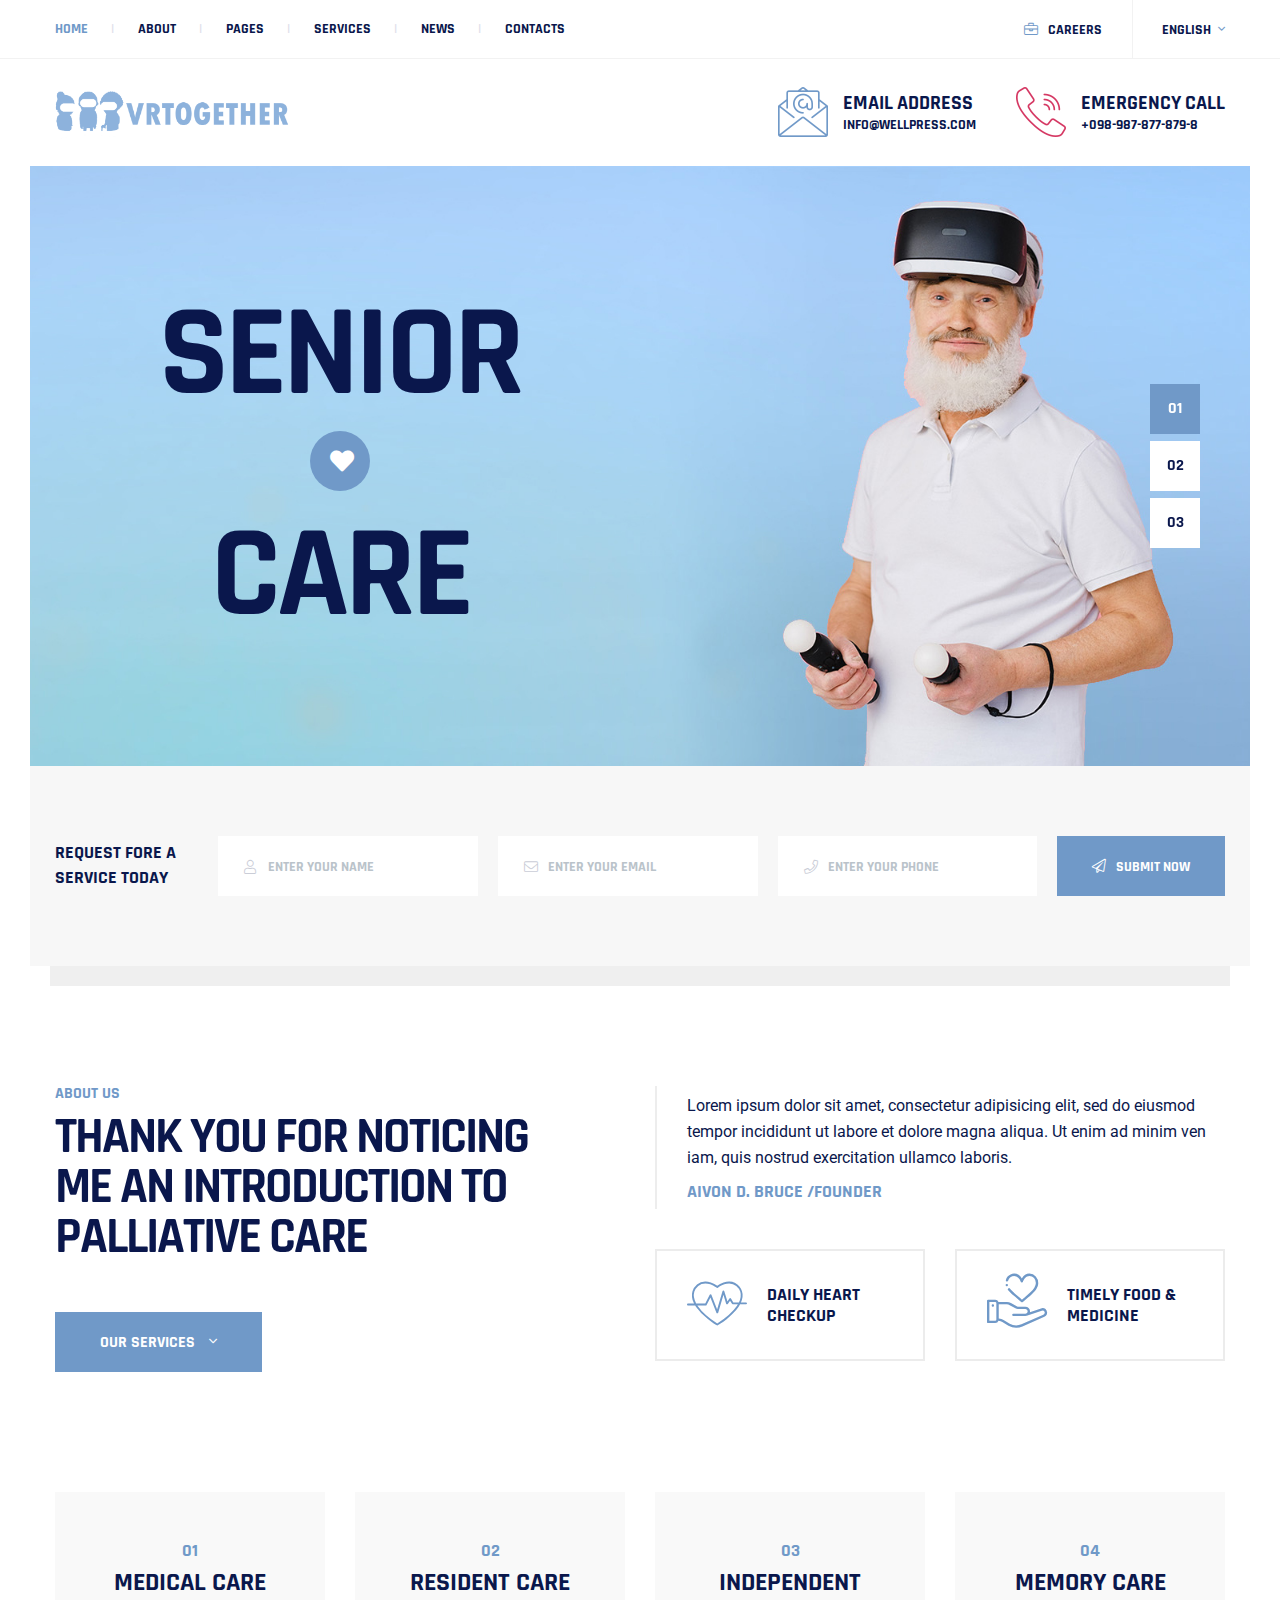
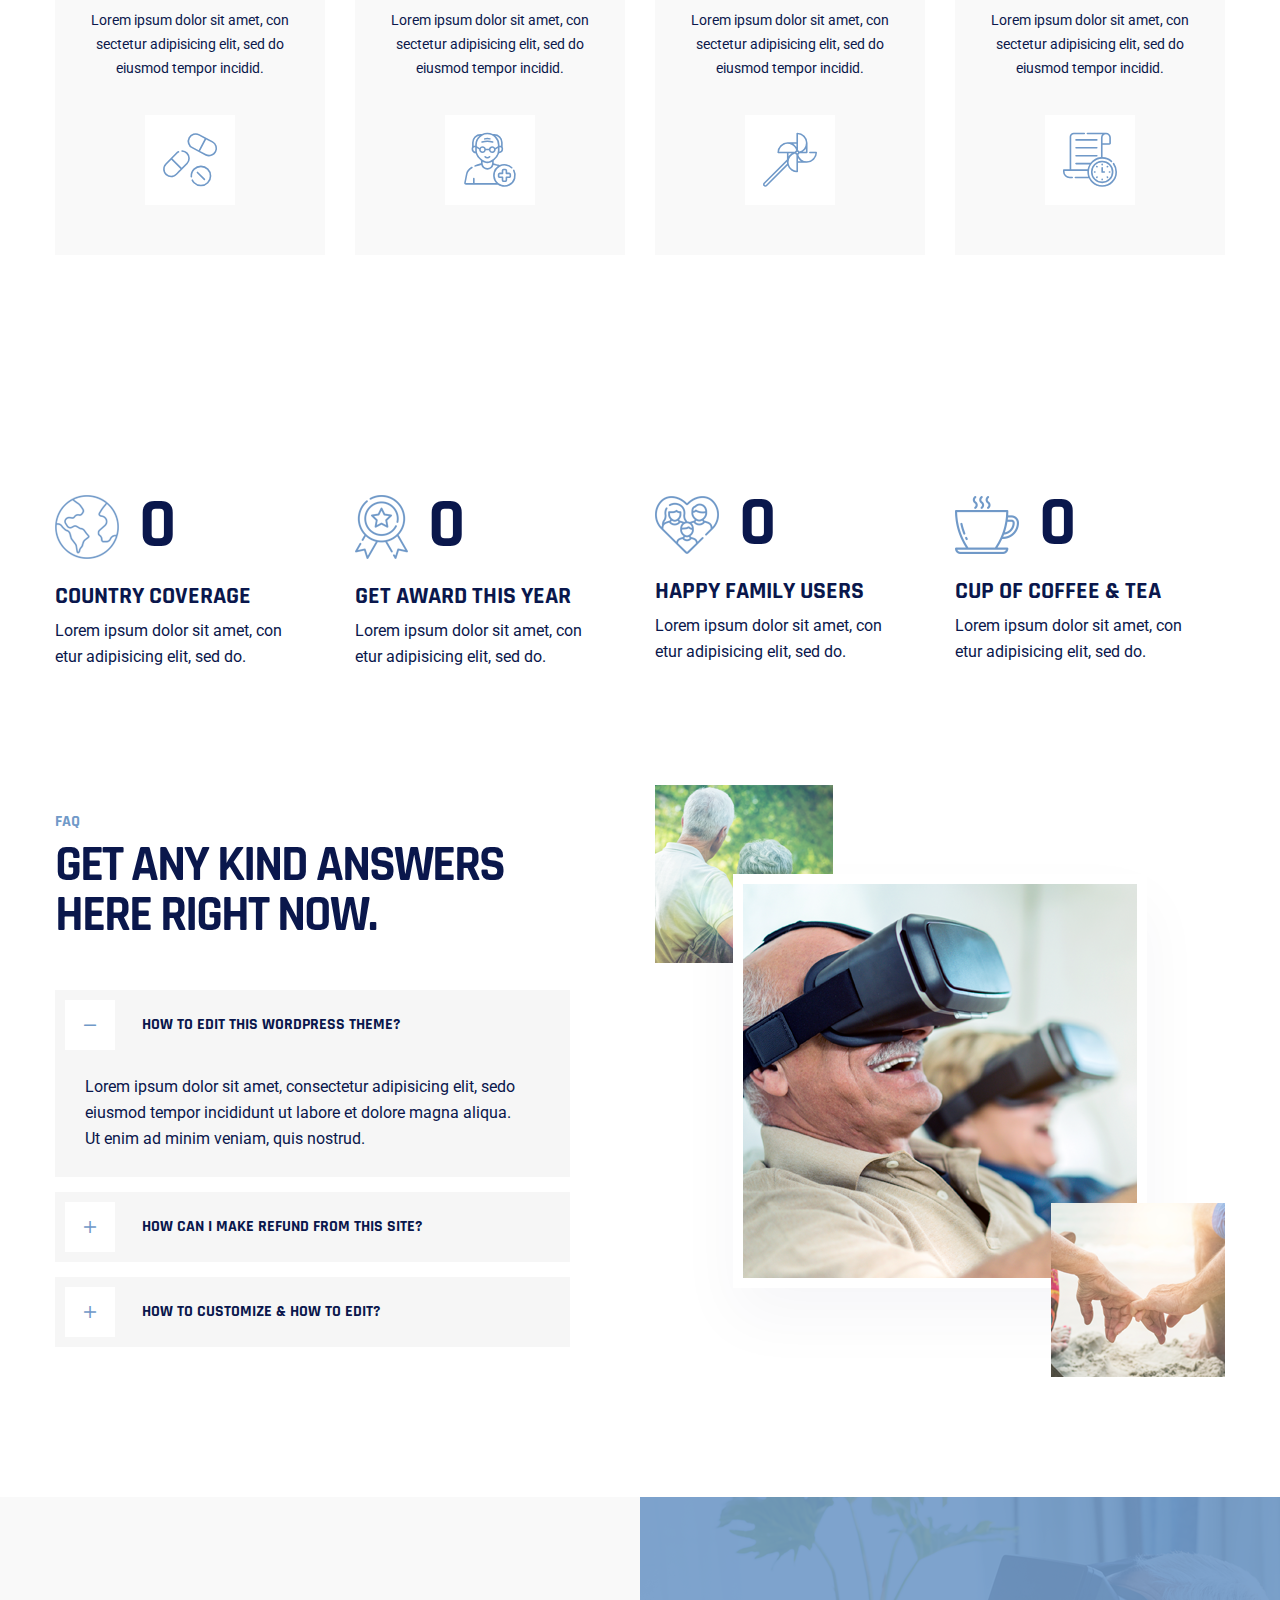
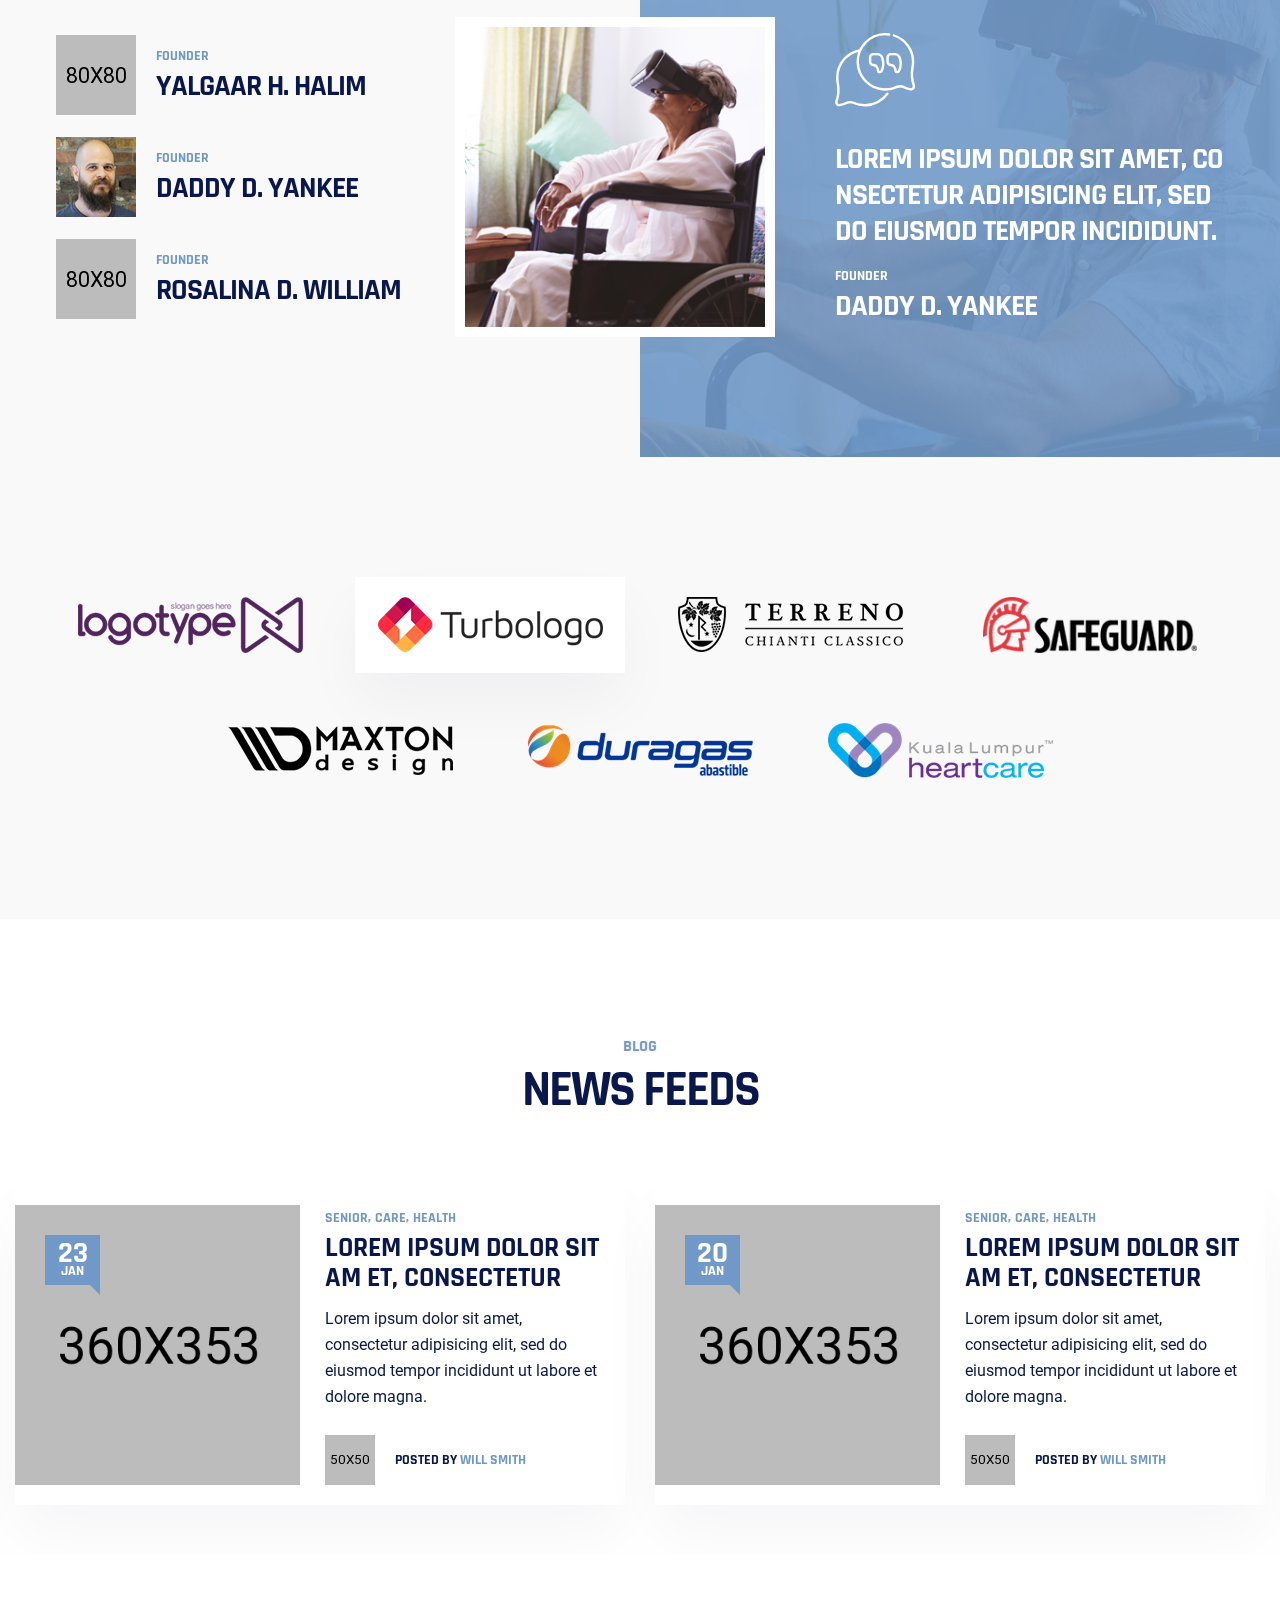
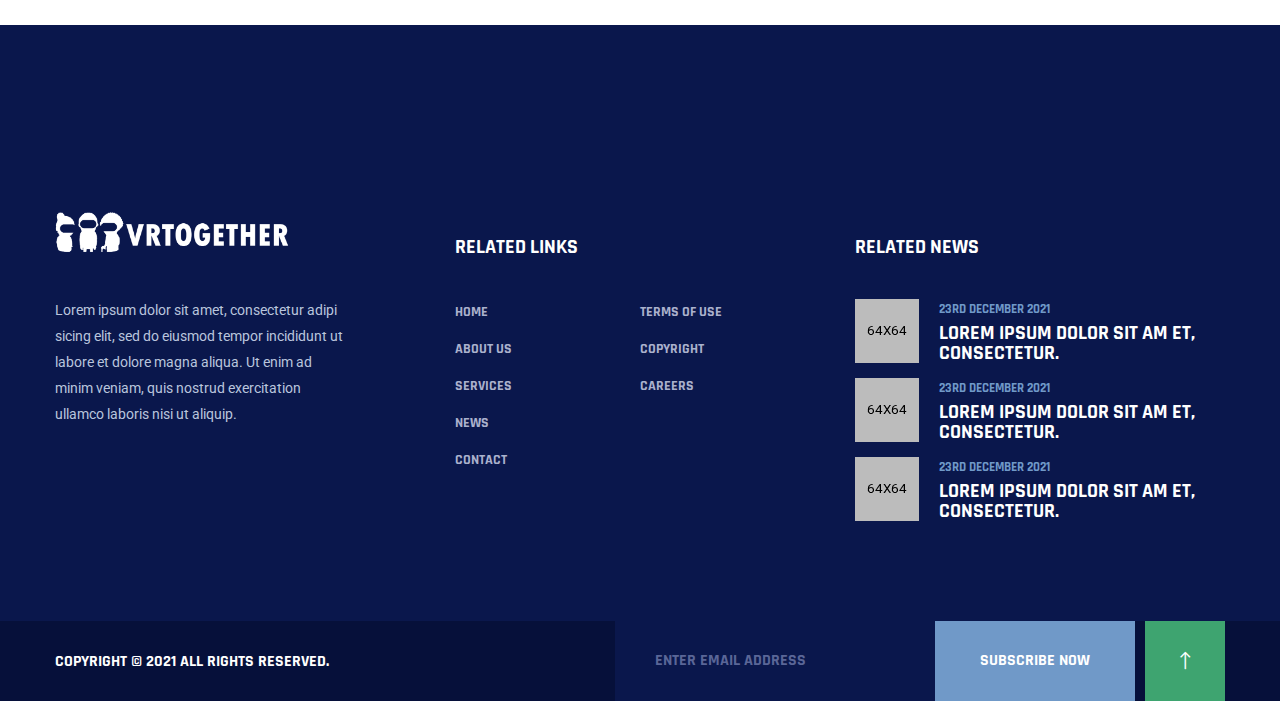
==== index.html @ d122b676 "Auth MailChimp" ====
<!doctype html>
<html class="no-js" lang="zxx">
    <head>
        <meta charset="utf-8">
        <meta http-equiv="x-ua-compatible" content="ie=edge">
        <title>Wellpress - Senior Care HTML5 Template</title>
        <meta name="description" content="">
        <meta name="viewport" content="width=device-width, initial-scale=1">

		<link rel="shortcut icon" type="image/x-icon" href="img/favicon.png">
        <!-- Place favicon.ico in the root directory -->

		<!-- CSS here -->
        <link rel="stylesheet" href="css/bootstrap.min.css">
        <link rel="stylesheet" href="css/animate.min.css">
        <link rel="stylesheet" href="css/magnific-popup.css">
        <link rel="stylesheet" href="css/fontawesome-all.min.css">
        <link rel="stylesheet" href="css/bootstrap-datepicker.min.css">
        <link rel="stylesheet" href="css/owl.carousel.min.css">
        <link rel="stylesheet" href="css/flaticon.css">
        <link rel="stylesheet" href="css/odometer.css">
        <link rel="stylesheet" href="css/aos.css">
        <link rel="stylesheet" href="css/slick.css">
        <link rel="stylesheet" href="css/default.css">
        <link rel="stylesheet" href="css/style.css">
        <link rel="stylesheet" href="css/responsive.css">
        <script id="mcjs">!function(c,h,i,m,p){m=c.createElement(h),p=c.getElementsByTagName(h)[0],m.async=1,m.src=i,p.parentNode.insertBefore(m,p)}(document,"script","https://chimpstatic.com/mcjs-connected/js/users/15484ed40f7b1a1e9b021ca84/d9329d7075e2b54216159ca91.js");</script>
    </head>
    <body>


        <!-- preloader-start -->
        <div id="preloader">
            <div id="loading-center">
                <div id="loading-center-absolute">
                    <div class="object" id="object_one"></div>
                    <div class="object" id="object_two"></div>
                    <div class="object" id="object_three"></div>
                    <div class="object" id="object_four"></div>
                </div>
            </div>
        </div>
        <!-- preloader-end -->


        <!-- header-area -->
        <header>
            <div id="header-sticky" class="header-top-area menu-area d-none d-lg-block">
                <div class="container">
                    <div class="row">
                        <div class="col-12">
                            <div class="menu-wrap">
                                <nav class="menu-nav">
                                    <div class="navbar-wrap main-menu d-none d-lg-flex">
                                        <ul class="navigation">
                                            <li class="active dropdown"><a href="#">Home</a>
                                                <ul class="submenu">
                                                    <li class="active"><a href="index.html">Home One</a></li>
                                                    <li><a href="index-2.html">Home Two</a></li>
                                                    <li><a href="index-3.html">Home Three</a></li>
                                                </ul>
                                            </li>
                                            <li><a href="about-us.html">about</a></li>
                                            <li class="dropdown"><a href="#">pages</a>
                                                <ul class="submenu">
                                                    <li><a href="team.html">Our Team</a></li>
                                                    <li><a href="team-details.html">Team details</a></li>
                                                    <li><a href="faq.html">faq page</a></li>
                                                </ul>
                                            </li>
                                            <li class="dropdown"><a href="services.html">services</a>
                                                <ul class="submenu">
                                                    <li><a href="services.html">our services</a></li>
                                                    <li><a href="services-details.html">services details</a></li>
                                                </ul>
                                            </li>
                                            <li class="dropdown"><a href="#">News</a>
                                                <ul class="submenu">
                                                    <li><a href="blog.html">Our News</a></li>
                                                    <li><a href="blog-details.html">News Details</a></li>
                                                </ul>
                                            </li>
                                            <li><a href="contact.html">contacts</a></li>
                                        </ul>
                                    </div>
                                    <div class="header-top-action d-none d-md-block">
                                        <ul>
                                            <li class="header-careers"><a href="#"><i class="fal fa-briefcase"></i>careers</a>
                                            </li>
                                            <li class="header-lang"><a href="#" class="language-name">English<i class="fal fa-angle-down"></i></a>
                                                <ul class="lang-sub-menu list-language" id="list-language">
                                                    <li><a href="index.html" title="">Spanish</a></li>
                                                    <li><a href="index.html" title="">French</a></li>
                                                    <li><a href="index.html" title="">Turkish</a></li>
                                                </ul>
                                            </li>
                                        </ul>
                                    </div>
                                </nav>
                            </div>
                        </div>
                    </div>
                </div>
            </div>
            <div id="header-sticky-two" class="main-header menu-area">
                <div class="container">
                    <div class="row">
                        <div class="col-12">
                            <div class="mobile-nav-toggler"><i class="fas fa-bars"></i></div>
                            <div class="d-block d-lg-flex align-items-center">
                                <div class="logo">
                                    <a href="index.html"><img src="img/logo/logo.png" alt=""></a>
                                </div>
                                <div class="main-header-contact d-none d-lg-block">
                                    <ul>
                                        <li>
                                            <div class="header-contact-box">
                                                <div class="h-contact-icon">
                                                    <img src="img/icon/envelope.png" alt="">
                                                </div>
                                                <div class="h-contact-content">
                                                    <h5>email address</h5>
                                                    <span>info@wellpress.com</span>
                                                </div>
                                            </div>
                                        </li>
                                        <li>
                                            <div class="header-contact-box">
                                                <div class="h-contact-icon">
                                                    <img src="img/icon/phone.png" alt="">
                                                </div>
                                                <div class="h-contact-content">
                                                    <h5>emergency call</h5>
                                                    <span>+098-987-877-879-8</span>
                                                </div>
                                            </div>
                                        </li>
                                    </ul>
                                </div>
                            </div>
                            <!-- Mobile Menu  -->
                            <div class="mobile-menu">
                                <div class="menu-backdrop"></div>

                                <nav class="menu-box">
                                    <div class="close-btn"><i class="fal fa-times"></i></div>
                                    <div class="nav-logo"><a href="index.html"><img src="img/logo/logo.png" alt="" title=""></a>
                                    </div>
                                    <div class="menu-outer">
                                        <!--Here Menu Will Come Automatically Via Javascript / Same Menu as in Header-->
                                    </div>
                                    <div class="main-header-contact">
                                        <ul>
                                            <li>
                                                <div class="header-contact-box">
                                                    <div class="h-contact-icon">
                                                        <img src="img/icon/envelope.png" alt="">
                                                    </div>
                                                    <div class="h-contact-content">
                                                        <h5>email address</h5>
                                                        <span>info@wellpress.com</span>
                                                    </div>
                                                </div>
                                            </li>
                                            <li>
                                                <div class="header-contact-box">
                                                    <div class="h-contact-icon">
                                                        <img src="img/icon/phone.png" alt="">
                                                    </div>
                                                    <div class="h-contact-content">
                                                        <h5>emergency call</h5>
                                                        <span>+098-987-877-879-8</span>
                                                    </div>
                                                </div>
                                            </li>
                                        </ul>
                                    </div>
                                    <div class="social-links">
                                        <ul class="clearfix">
                                            <li><a href="#"><span class="fab fa-facebook-f"></span></a></li>
                                            <li><a href="#"><span class="fab fa-twitter"></span></a></li>
                                            <li><a href="#"><span class="fab fa-pinterest-p"></span></a></li>
                                            <li><a href="#"><span class="fab fa-instagram"></span></a></li>
                                            <li><a href="#"><span class="fab fa-youtube"></span></a></li>
                                        </ul>
                                    </div>
                                </nav>
                            </div>
                            <!-- End Mobile Menu -->
                        </div>
                    </div>
                </div>
            </div>
        </header>
        <!-- header-area-end -->

        <!-- main-area -->
        <main>

            <!-- slider-area -->
            <section class="slider-area slider-x-margin">
                <div class="slider-active">
                    <div class="single-slider slider-bg d-flex align-items-center" data-background="img/slider/slider_bg01.jpg">
                        <div class="container">
                            <div class="row">
                                <div class="col-lg-6">
                                    <div class="slider-content text-center">
                                        <h2 data-animation="fadeInUp" data-delay=".3s">Senior <span class="icon"><i class="fas fa-heart"></i></span> care</h2>
                                    </div>
                                </div>
                            </div>
                        </div>
                    </div>
                    <div class="single-slider slider-bg d-flex align-items-center" data-background="img/slider/slider_bg02.jpg">
                        <div class="container">
                            <div class="row">
                                <div class="col-lg-6">
                                    <div class="slider-content text-center">
                                        <h2 data-animation="fadeInUp" data-delay=".3s">Senior <span class="icon"><i class="fas fa-heart"></i></span> care</h2>
                                    </div>
                                </div>
                            </div>
                        </div>
                    </div>
                    <div class="single-slider slider-bg d-flex align-items-center" data-background="img/slider/slider_bg03.jpg">
                        <div class="container">
                            <div class="row">
                                <div class="col-lg-6">
                                    <div class="slider-content text-center">
                                        <h2 data-animation="fadeInUp" data-delay=".3s">Senior <span class="icon"><i class="fas fa-heart"></i></span> living</h2>
                                    </div>
                                </div>
                            </div>
                        </div>
                    </div>
                </div>
            </section>
            <!-- slider-area-end -->

            <!-- cta-form-area -->
            <div class="cta-form-area slider-x-margin">
                <div class="container">
                    <div class="row">
                        <div class="col-12">
                            <form action="#" class="cta-form">
                                <h5>REQUEST fore A SERVICE TODAY</h5>
                                <div class="form-grp">
                                    <i class="fal fa-user"></i>
                                    <input type="text" name="name" placeholder="Enter your name">
                                </div>
                                <div class="form-grp">
                                    <i class="fal fa-envelope"></i>
                                    <input type="email" name="email" placeholder="Enter your email">
                                </div>
                                <div class="form-grp">
                                    <i class="fal fa-phone"></i>
                                    <input type="text" placeholder="Enter your phone">
                                </div>
                                <button class="btn"><i class="fal fa-paper-plane"></i>submit Now</button>
                            </form>
                        </div>
                    </div>
                </div>
            </div>
            <!-- cta-form-area-end -->

            <!-- about-us-area -->
            <section class="about-us-area pt-120">
                <div class="container">
                    <div class="row">
                        <div class="col-lg-6">
                            <div class="section-title pr-80 mb-50">
                                <h6 class="sub-title">about us</h6>
                                <h2 class="title">thank you for noticing
                                me an introduction to palliative care</h2>
                            </div>
                            <div class="about-us-btn">
                                <a href="#" class="btn">Our Services <i class="fal fa-angle-down"></i></a>
                            </div>
                        </div>
                        <div class="col-lg-6">
                            <div class="about-us-content">
                                <div class="about-inner-wrap">
                                    <p>Lorem ipsum dolor sit amet, consectetur adipisicing elit, sed do eiusmod tempor incididunt ut labore et dolore magna
                                    aliqua. Ut enim ad minim ven iam, quis nostrud exercitation ullamco laboris.</p>
                                    <h5>AIvon D. Bruce /Founder</h5>
                                </div>
                                <div class="row">
                                    <div class="col-sm-6">
                                        <div class="about-cat-item">
                                            <div class="about-cat-icon">
                                                <i class="flaticon-heart-2"></i>
                                            </div>
                                            <div class="about-cat-content">
                                                <h5>Daily heart checkup</h5>
                                            </div>
                                        </div>
                                    </div>
                                    <div class="col-sm-6">
                                        <div class="about-cat-item">
                                            <div class="about-cat-icon">
                                                <i class="flaticon-heart-3"></i>
                                            </div>
                                            <div class="about-cat-content">
                                                <h5>timely food & medicine</h5>
                                            </div>
                                        </div>
                                    </div>
                                </div>
                            </div>
                        </div>
                    </div>
                </div>
            </section>
            <!-- about-us-area-end -->

            <!-- services-area -->
            <section class="services-area pt-120 pb-90">
                <div class="container">
                    <div class="row justify-content-center">
                        <div class="col-xl-3 col-lg-4 col-md-6 col-sm-8">
                            <div class="services-item text-center mb-30">
                                <div class="services-overlay-icon"><i class="flaticon-capsules"></i></div>
                                <div class="service-content">
                                    <h6 class="count">01</h6>
                                    <h3><a href="services-details.html">medical care</a></h3>
                                    <p>Lorem ipsum dolor sit amet, con sectetur adipisicing elit, sed do eiusmod tempor incidid.</p>
                                </div>
                                <div class="service-icon">
                                    <i class="flaticon-capsules"></i>
                                </div>
                            </div>
                        </div>
                        <div class="col-xl-3 col-lg-4 col-md-6 col-sm-8">
                            <div class="services-item text-center mb-30">
                                <div class="services-overlay-icon"><i class="flaticon-old-man"></i></div>
                                <div class="service-content">
                                    <h6 class="count">02</h6>
                                    <h3><a href="services-details.html">resident care</a></h3>
                                    <p>Lorem ipsum dolor sit amet, con sectetur adipisicing elit, sed do eiusmod tempor incidid.</p>
                                </div>
                                <div class="service-icon">
                                    <i class="flaticon-old-man"></i>
                                </div>
                            </div>
                        </div>
                        <div class="col-xl-3 col-lg-4 col-md-6 col-sm-8">
                            <div class="services-item text-center mb-30">
                                <div class="services-overlay-icon"><i class="flaticon-pinwheel"></i></div>
                                <div class="service-content">
                                    <h6 class="count">03</h6>
                                    <h3><a href="services-details.html">independent</a></h3>
                                    <p>Lorem ipsum dolor sit amet, con sectetur adipisicing elit, sed do eiusmod tempor incidid.</p>
                                </div>
                                <div class="service-icon">
                                    <i class="flaticon-pinwheel"></i>
                                </div>
                            </div>
                        </div>
                        <div class="col-xl-3 col-lg-4 col-md-6 col-sm-8">
                            <div class="services-item text-center mb-30">
                                <div class="services-overlay-icon"><i class="flaticon-clock"></i></div>
                                <div class="service-content">
                                    <h6 class="count">04</h6>
                                    <h3><a href="services-details.html">memory care</a></h3>
                                    <p>Lorem ipsum dolor sit amet, con sectetur adipisicing elit, sed do eiusmod tempor incidid.</p>
                                </div>
                                <div class="service-icon">
                                    <i class="flaticon-clock"></i>
                                </div>
                            </div>
                        </div>
                    </div>
                </div>
            </section>
            <!-- services-area-end -->

            <!-- fact-area -->
            <section class="fact-area pt-120">
                <div class="container">
                    <div class="row">
                        <div class="col-lg-3 col-sm-6">
                            <div class="fact-item mb-50">
                                <div class="fact-top-wrap">
                                    <div class="icon">
                                        <img src="img/icon/fact_icon01.png" alt="">
                                    </div>
                                    <h2><span class="odometer" data-count="80">00</span></h2>
                                </div>
                                <div class="fact-content">
                                    <h4>country coverage</h4>
                                    <p>Lorem ipsum dolor sit amet, con etur adipisicing elit, sed do.</p>
                                </div>
                            </div>
                        </div>
                        <div class="col-lg-3 col-sm-6">
                            <div class="fact-item mb-50">
                                <div class="fact-top-wrap">
                                    <div class="icon">
                                        <img src="img/icon/fact_icon02.png" alt="">
                                    </div>
                                    <h2><span class="odometer" data-count="100">00</span></h2>
                                </div>
                                <div class="fact-content">
                                    <h4>get award this year</h4>
                                    <p>Lorem ipsum dolor sit amet, con etur adipisicing elit, sed do.</p>
                                </div>
                            </div>
                        </div>
                        <div class="col-lg-3 col-sm-6">
                            <div class="fact-item mb-50">
                                <div class="fact-top-wrap">
                                    <div class="icon">
                                        <img src="img/icon/fact_icon03.png" alt="">
                                    </div>
                                    <h2><span class="odometer" data-count="2999">00</span></h2>
                                </div>
                                <div class="fact-content">
                                    <h4>happy family users</h4>
                                    <p>Lorem ipsum dolor sit amet, con etur adipisicing elit, sed do.</p>
                                </div>
                            </div>
                        </div>
                        <div class="col-lg-3 col-sm-6">
                            <div class="fact-item mb-50">
                                <div class="fact-top-wrap">
                                    <div class="icon">
                                        <img src="img/icon/fact_icon04.png" alt="">
                                    </div>
                                    <h2><span class="odometer" data-count="3921">00</span></h2>
                                </div>
                                <div class="fact-content">
                                    <h4>cup of coffee & tea</h4>
                                    <p>Lorem ipsum dolor sit amet, con etur adipisicing elit, sed do.</p>
                                </div>
                            </div>
                        </div>
                    </div>
                </div>
            </section>
            <!-- fact-area-end -->

            <!-- faq-area -->
            <section class="faq-area pt-65 pb-120">
                <div class="container">
                    <div class="row align-items-center">
                        <div class="col-lg-6 order-0 order-lg-2">
                            <div class="faq-img-wrap">
                                <div class="top-img"><img src="img/images/faq_img02.jpg" alt=""></div>
                                <img src="img/images/faq_img01.jpg" alt="">
                                <div class="bottom-img"><img src="img/images/faq_img03.jpg" alt=""></div>
                            </div>
                        </div>
                        <div class="col-lg-6 pr-70">
                            <div class="section-title mb-50">
                                <h6 class="sub-title">faq</h6>
                                <h2 class="title">get any kind answers here right now.</h2>
                            </div>
                            <div class="faq-wrap">
                                <div class="faq-set">
                                    <a class="active" href="#"><i class="fal fa-minus"></i> how to edit this wordpress theme?</a>
                                    <div class="content" style="display: block;">
                                        <p>Lorem ipsum dolor sit amet, consectetur adipisicing elit, sedo eiusmod tempor incididunt ut labore et dolore magna
                                        aliqua. Ut enim ad minim veniam, quis nostrud.</p>
                                    </div>
                                </div>
                                <div class="faq-set">
                                    <a href="#"><i class="fal fa-plus"></i> How can i make refund from this site?</a>
                                    <div class="content">
                                        <p>Lorem ipsum dolor sit amet, consectetur adipisicing elit, sedo eiusmod tempor incididunt ut labore et dolore magna
                                        aliqua. Ut enim ad minim veniam, quis nostrud.</p>
                                    </div>
                                </div>
                                <div class="faq-set">
                                    <a href="#"><i class="fal fa-plus"></i> how to customize & how to edit?</a>
                                    <div class="content">
                                        <p>Lorem ipsum dolor sit amet, consectetur adipisicing elit, sedo eiusmod tempor incididunt ut labore et dolore magna
                                        aliqua. Ut enim ad minim veniam, quis nostrud.</p>
                                    </div>
                                </div>
                            </div>
                        </div>
                    </div>
                </div>
            </section>
            <!-- faq-area-end -->

            <!-- testimonial-area -->
            <section class="testimonial-area position-relative gray-bg pt-120 pb-120">
                <div class="testi-bg" data-background="img/bg/testi_bg.jpg"></div>
                <div class="container">
                    <div class="row align-items-center">
                        <div class="col-xl-8 col-lg-7 order-0 order-lg-2">
                            <div class="testimonial-active">
                                <div class="testimonial-item">
                                    <div class="testimonial-thumb">
                                        <img src="img/images/testi_img.jpg" alt="">
                                    </div>
                                    <div class="testimonial-content">
                                        <div class="testi-quote-icon">
                                            <i class="flaticon-quotation"></i>
                                        </div>
                                        <h2>Lorem ipsum dolor sit amet, co nsectetur adipisicing elit, sed do eiusmod tempor incididunt.</h2>
                                        <div class="testi-avatar-info">
                                            <span>founder</span>
                                            <h4>daddy D. yankee</h4>
                                        </div>
                                    </div>
                                </div>
                                <div class="testimonial-item">
                                    <div class="testimonial-thumb">
                                        <img src="img/images/testi_img.jpg" alt="">
                                    </div>
                                    <div class="testimonial-content">
                                        <div class="testi-quote-icon">
                                            <i class="flaticon-quotation"></i>
                                        </div>
                                        <h2>Lorem ipsum dolor sit amet, co nsectetur adipisicing elit, sed do eiusmod tempor incididunt.</h2>
                                        <div class="testi-avatar-info">
                                            <span>founder</span>
                                            <h4>rosalina d. william</h4>
                                        </div>
                                    </div>
                                </div>
                                <div class="testimonial-item">
                                    <div class="testimonial-thumb">
                                        <img src="img/images/testi_img.jpg" alt="">
                                    </div>
                                    <div class="testimonial-content">
                                        <div class="testi-quote-icon">
                                            <i class="flaticon-quotation"></i>
                                        </div>
                                        <h2>Lorem ipsum dolor sit amet, co nsectetur adipisicing elit, sed do eiusmod tempor incididunt.</h2>
                                        <div class="testi-avatar-info">
                                            <span>founder</span>
                                            <h4>yalgaar h. halim</h4>
                                        </div>
                                    </div>
                                </div>
                                <div class="testimonial-item">
                                    <div class="testimonial-thumb">
                                        <img src="img/images/testi_img.jpg" alt="">
                                    </div>
                                    <div class="testimonial-content">
                                        <div class="testi-quote-icon">
                                            <i class="flaticon-quotation"></i>
                                        </div>
                                        <h2>Lorem ipsum dolor sit amet, co nsectetur adipisicing elit, sed do eiusmod tempor incididunt.</h2>
                                        <div class="testi-avatar-info">
                                            <span>founder</span>
                                            <h4>daddy D. yankee</h4>
                                        </div>
                                    </div>
                                </div>
                            </div>
                        </div>
                        <div class="col-xl-4 col-lg-5">
                            <div class="testi-avatar-active">
                                <div class="testi-avatar-box">
                                    <div class="testi-avatar-thumb">
                                        <img src="img/images/testi_avatar01.jpg" alt="">
                                    </div>
                                    <div class="testi-avatar-content">
                                        <span>founder</span>
                                        <h4>daddy D. yankee</h4>
                                    </div>
                                </div>
                                <div class="testi-avatar-box">
                                    <div class="testi-avatar-thumb">
                                        <img src="img/images/testi_avatar02.jpg" alt="">
                                    </div>
                                    <div class="testi-avatar-content">
                                        <span>founder</span>
                                        <h4>rosalina d. william</h4>
                                    </div>
                                </div>
                                <div class="testi-avatar-box">
                                    <div class="testi-avatar-thumb">
                                        <img src="img/images/testi_avatar03.jpg" alt="">
                                    </div>
                                    <div class="testi-avatar-content">
                                        <span>founder</span>
                                        <h4>yalgaar h. halim</h4>
                                    </div>
                                </div>
                                <div class="testi-avatar-box">
                                    <div class="testi-avatar-thumb">
                                        <img src="img/images/testi_avatar03.jpg" alt="">
                                    </div>
                                    <div class="testi-avatar-content">
                                        <span>founder</span>
                                        <h4>yalgaar h. halim</h4>
                                    </div>
                                </div>
                            </div>
                        </div>
                    </div>
                </div>
            </section>
            <!-- testimonial-area-end -->

            <!-- brand-area -->
            <div class="brand-area gray-bg pt-120 pb-90">
                <div class="container">
                    <div class="row justify-content-center">
                        <div class="col-lg-3 col-md-4 col-sm-6">
                            <div class="brand-item mb-30">
                                <a href="#"><img src="img/brand/brand_logo01.png" alt=""></a>
                            </div>
                        </div>
                        <div class="col-lg-3 col-md-4 col-sm-6">
                            <div class="brand-item active mb-30">
                                <a href="#"><img src="img/brand/brand_logo02.png" alt=""></a>
                            </div>
                        </div>
                        <div class="col-lg-3 col-md-4 col-sm-6">
                            <div class="brand-item mb-30">
                                <a href="#"><img src="img/brand/brand_logo03.png" alt=""></a>
                            </div>
                        </div>
                        <div class="col-lg-3 col-md-4 col-sm-6">
                            <div class="brand-item mb-30">
                                <a href="#"><img src="img/brand/brand_logo04.png" alt=""></a>
                            </div>
                        </div>
                        <div class="col-lg-3 col-md-4 col-sm-6">
                            <div class="brand-item mb-30">
                                <a href="#"><img src="img/brand/brand_logo05.png" alt=""></a>
                            </div>
                        </div>
                        <div class="col-lg-3 col-md-4 col-sm-6">
                            <div class="brand-item mb-30">
                                <a href="#"><img src="img/brand/brand_logo06.png" alt=""></a>
                            </div>
                        </div>
                        <div class="col-lg-3 col-md-4 col-sm-6">
                            <div class="brand-item mb-30">
                                <a href="#"><img src="img/brand/brand_logo07.png" alt=""></a>
                            </div>
                        </div>
                    </div>
                </div>
            </div>
            <!-- brand-area-end -->

            <!-- blog-area -->
            <section class="blog-area pt-120 pb-70">
                <div class="container">
                    <div class="row justify-content-center">
                        <div class="col-lg-6">
                            <div class="section-title text-center mb-70">
                                <h6 class="sub-title">blog</h6>
                                <h2 class="title">news feeds</h2>
                            </div>
                        </div>
                    </div>
                </div>
                <div class="container custom-container">
                    <div class="row blog-active">
                        <div class="col-lg-6">
                            <div class="blog-post-item bp-style-one mb-50">
                                <div class="blog-post-thumb">
                                    <a href="blog-details.html">
                                        <img src="img/blog/blog_thumb01.jpg" alt="">
                                        <div class="overlay-post-date">23 <span>jan</span></div>
                                    </a>
                                </div>
                                <div class="blog-post-content">
                                    <div class="blog-post-tag">
                                        <a href="#">senior,</a>
                                        <a href="#">care,</a>
                                        <a href="#">health</a>
                                    </div>
                                    <h2><a href="blog-details.html">Lorem ipsum dolor sit am et, consectetur</a></h2>
                                    <p>Lorem ipsum dolor sit amet, consectetur adipisicing elit, sed do eiusmod tempor incididunt ut labore et dolore magna.</p>
                                    <div class="blog-post-avatar">
                                        <div class="thumb"><img src="img/blog/blog_post_avatar.jpg" alt=""></div>
                                        <div class="info"><h6>Posted By <a href="#">Will smith</a></h6></div>
                                    </div>
                                </div>
                            </div>
                        </div>
                        <div class="col-lg-6">
                            <div class="blog-post-item bp-style-one mb-50">
                                <div class="blog-post-thumb">
                                    <a href="blog-details.html">
                                        <img src="img/blog/blog_thumb02.jpg" alt="">
                                        <div class="overlay-post-date">20 <span>jan</span></div>
                                    </a>
                                </div>
                                <div class="blog-post-content">
                                    <div class="blog-post-tag">
                                        <a href="#">senior,</a>
                                        <a href="#">care,</a>
                                        <a href="#">health</a>
                                    </div>
                                    <h2><a href="blog-details.html">Lorem ipsum dolor sit am et, consectetur</a></h2>
                                    <p>Lorem ipsum dolor sit amet, consectetur adipisicing elit, sed do eiusmod tempor incididunt ut labore et dolore magna.</p>
                                    <div class="blog-post-avatar">
                                        <div class="thumb"><img src="img/blog/blog_post_avatar.jpg" alt=""></div>
                                        <div class="info"><h6>Posted By <a href="#">Will smith</a></h6></div>
                                    </div>
                                </div>
                            </div>
                        </div>
                        <div class="col-lg-6">
                            <div class="blog-post-item bp-style-one mb-50">
                                <div class="blog-post-thumb">
                                    <a href="blog-details.html">
                                        <img src="img/blog/blog_thumb03.jpg" alt="">
                                        <div class="overlay-post-date">18 <span>jan</span></div>
                                    </a>
                                </div>
                                <div class="blog-post-content">
                                    <div class="blog-post-tag">
                                        <a href="#">senior,</a>
                                        <a href="#">care,</a>
                                        <a href="#">health</a>
                                    </div>
                                    <h2><a href="blog-details.html">Lorem ipsum dolor sit am et, consectetur</a></h2>
                                    <p>Lorem ipsum dolor sit amet, consectetur adipisicing elit, sed do eiusmod tempor incididunt ut labore et dolore magna.</p>
                                    <div class="blog-post-avatar">
                                        <div class="thumb"><img src="img/blog/blog_post_avatar.jpg" alt=""></div>
                                        <div class="info"><h6>Posted By <a href="#">Will smith</a></h6></div>
                                    </div>
                                </div>
                            </div>
                        </div>
                    </div>
                </div>
            </section>
            <!-- blog-area-end -->
        </main>
        <!-- main-area-emd -->



        <!-- footer-area -->
        <footer>
            <div class="footer-top-area theme-bg pt-180 pb-50">
                <div class="container">
                    <div class="row">
                        <div class="col-lg-4 col-md-6 col-sm-9">
                            <div class="footer-widget mb-50">
                                <div class="footer-logo mb-35">
                                    <a href="index.html"><img src="img/logo/w_logo.png" alt=""></a>
                                </div>
                                <div class="footer-text mb-35">
                                    <p>Lorem ipsum dolor sit amet, consectetur adipi sicing elit, sed do eiusmod tempor incididunt ut labore et dolore magna
                                    aliqua. Ut enim ad minim veniam, quis nostrud exercitation ullamco laboris nisi ut aliquip.</p>
                                </div>
                            </div>
                        </div>
                        <div class="col-lg-4 col-md-6 col-sm-9">
                            <div class="footer-widget pt-30 mb-50">
                                <div class="fw-title mb-40">
                                    <h4 class="title">related Links</h4>
                                </div>
                                <div class="fw-link">
                                    <ul>
                                        <li><a href="#">home</a></li>
                                        <li><a href="#">about us</a></li>
                                        <li><a href="#">services</a></li>
                                        <li><a href="#">news</a></li>
                                        <li><a href="#">contact</a></li>
                                    </ul>
                                    <ul>
                                        <li><a href="#">terms of use</a></li>
                                        <li><a href="#">copyright</a></li>
                                        <li><a href="#">careers</a></li>
                                    </ul>
                                </div>
                            </div>
                        </div>
                        <div class="col-lg-4 col-md-6 col-sm-9">
                            <div class="footer-widget pt-30 mb-50">
                                <div class="fw-title mb-40">
                                    <h4 class="title">related news</h4>
                                </div>
                                <div class="fw-post">
                                    <ul>
                                        <li>
                                            <div class="fw-post-thumb">
                                                <a href="blog-details.html"><img src="img/blog/fw_post_thumb01.jpg" alt=""></a>
                                            </div>
                                            <div class="fw-post-content">
                                                <span class="date">23rd december 2021</span>
                                                <h4><a href="blog-details.html">Lorem ipsum dolor sit am et, consectetur.</a></h4>
                                            </div>
                                        </li>
                                        <li>
                                            <div class="fw-post-thumb">
                                                <a href="blog-details.html"><img src="img/blog/fw_post_thumb02.jpg" alt=""></a>
                                            </div>
                                            <div class="fw-post-content">
                                                <span class="date">23rd december 2021</span>
                                                <h4><a href="blog-details.html">Lorem ipsum dolor sit am et, consectetur.</a></h4>
                                            </div>
                                        </li>
                                        <li>
                                            <div class="fw-post-thumb">
                                                <a href="blog-details.html"><img src="img/blog/fw_post_thumb03.jpg" alt=""></a>
                                            </div>
                                            <div class="fw-post-content">
                                                <span class="date">23rd december 2021</span>
                                                <h4><a href="blog-details.html">Lorem ipsum dolor sit am et, consectetur.</a></h4>
                                            </div>
                                        </li>
                                    </ul>
                                </div>
                            </div>
                        </div>
                    </div>
                </div>
            </div>
            <div class="copyright-area primary-bg">
                <div class="container">
                    <div class="row align-items-center">
                        <div class="col-lg-5">
                            <div class="copyright-text">
                                <h6>Copyright © 2021 All Rights Reserved.</h6>
                            </div>
                        </div>
                        <div class="col-lg-7">
                            <div class="copyright-right-wrap">
                                <div class="copyright-form">
                                    <form action="#">
                                        <input type="email" name="email" placeholder="enter email address">
                                        <button class="btn">Subscribe now</button>
                                    </form>
                                </div>
                                <button class="scroll-top scroll-to-target" data-target="html">
                                    <i class="fal fa-long-arrow-up"></i>
                                </button>
                            </div>
                        </div>
                    </div>
                </div>
            </div>
        </footer>
        <!-- footer-area-end -->





		<!-- JS here -->
        <script src="js/vendor/jquery-3.5.0.min.js"></script>
        <script src="js/popper.min.js"></script>
        <script src="js/bootstrap.min.js"></script>
        <script src="js/isotope.pkgd.min.js"></script>
        <script src="js/imagesloaded.pkgd.min.js"></script>
        <script src="js/jquery.magnific-popup.min.js"></script>
        <script src="js/owl.carousel.min.js"></script>
        <script src="js/jquery.odometer.min.js"></script>
        <script src="js/bootstrap-datepicker.min.js"></script>
        <script src="js/jquery.appear.js"></script>
        <script src="js/js_jquery.knob.js"></script>
        <script src="js/slick.min.js"></script>
        <script src="js/ajax-form.js"></script>
        <script src="js/wow.min.js"></script>
        <script src="js/aos.js"></script>
        <script src="js/plugins.js"></script>
        <script src="js/main.js"></script>
    </body>
</html>
---- css/flaticon.css ----
/*
  	Flaticon icon font: Flaticon
  	Creation date: 26/09/2020 08:43
  	*/

@font-face {
  font-family: "Flaticon";
  src: url("../fonts/Flaticon.eot");
  src: url("../fonts/Flaticon.eot?#iefix") format("embedded-opentype"),
       url("../fonts/Flaticon.woff2") format("woff2"),
       url("../fonts/Flaticon.woff") format("woff"),
       url("../fonts/Flaticon.ttf") format("truetype"),
       url("../fonts/Flaticon.svg#Flaticon") format("svg");
  font-weight: normal;
  font-style: normal;
}

@media screen and (-webkit-min-device-pixel-ratio:0) {
  @font-face {
    font-family: "Flaticon";
    src: url("../fonts/Flaticon.svg#Flaticon") format("svg");
  }
}

[class^="flaticon-"]:before, [class*=" flaticon-"]:before,
[class^="flaticon-"]:after, [class*=" flaticon-"]:after {
  font-family: Flaticon;
  font-style: normal;
}

.flaticon-open:before { content: "\f100"; }
.flaticon-phone-call:before { content: "\f101"; }
.flaticon-briefcase:before { content: "\f102"; }
.flaticon-arrow-down:before { content: "\f103"; }
.flaticon-arrow-right:before { content: "\f104"; }
.flaticon-arrow-up:before { content: "\f105"; }
.flaticon-arrow-left:before { content: "\f106"; }
.flaticon-arrow-right-1:before { content: "\f107"; }
.flaticon-play-button:before { content: "\f108"; }
.flaticon-cancel:before { content: "\f109"; }
.flaticon-tick:before { content: "\f10a"; }
.flaticon-arrow-left-1:before { content: "\f10b"; }
.flaticon-notification:before { content: "\f10c"; }
.flaticon-share:before { content: "\f10d"; }
.flaticon-menu:before { content: "\f10e"; }
.flaticon-search:before { content: "\f10f"; }
.flaticon-apps:before { content: "\f110"; }
.flaticon-heart:before { content: "\f111"; }
.flaticon-heart-1:before { content: "\f112"; }
.flaticon-star:before { content: "\f113"; }
.flaticon-star-1:before { content: "\f114"; }
.flaticon-user:before { content: "\f115"; }
.flaticon-email:before { content: "\f116"; }
.flaticon-paper-plane:before { content: "\f117"; }
.flaticon-heart-2:before { content: "\f118"; }
.flaticon-heart-3:before { content: "\f119"; }
.flaticon-pay:before { content: "\f11a"; }
.flaticon-hand:before { content: "\f11b"; }
.flaticon-support:before { content: "\f11c"; }
.flaticon-support-1:before { content: "\f11d"; }
.flaticon-maternity:before { content: "\f11e"; }
.flaticon-medication:before { content: "\f11f"; }
.flaticon-medicine:before { content: "\f120"; }
.flaticon-capsules:before { content: "\f121"; }
.flaticon-doctor:before { content: "\f122"; }
.flaticon-elderly:before { content: "\f123"; }
.flaticon-health-report:before { content: "\f124"; }
.flaticon-pinwheel:before { content: "\f125"; }
.flaticon-medal:before { content: "\f126"; }
.flaticon-globe:before { content: "\f127"; }
.flaticon-coffee-cup:before { content: "\f128"; }
.flaticon-family:before { content: "\f129"; }
.flaticon-plus:before { content: "\f12a"; }
.flaticon-share-1:before { content: "\f12b"; }
.flaticon-pencil:before { content: "\f12c"; }
.flaticon-remove:before { content: "\f12d"; }
.flaticon-quotation:before { content: "\f12e"; }
.flaticon-quote:before { content: "\f12f"; }
.flaticon-quote-1:before { content: "\f130"; }
.flaticon-headphones:before { content: "\f131"; }
.flaticon-twitter:before { content: "\f132"; }
.flaticon-facebook:before { content: "\f133"; }
.flaticon-linkedin:before { content: "\f134"; }
.flaticon-whatsapp:before { content: "\f135"; }
.flaticon-youtube:before { content: "\f136"; }
.flaticon-up-arrow:before { content: "\f137"; }
.flaticon-maps-and-flags:before { content: "\f138"; }
.flaticon-placeholder:before { content: "\f139"; }
.flaticon-award:before { content: "\f13a"; }
.flaticon-stethoscope:before { content: "\f13b"; }
.flaticon-mask:before { content: "\f13c"; }
.flaticon-old-man:before { content: "\f13d"; }
.flaticon-back:before { content: "\f13e"; }
.flaticon-old:before { content: "\f13f"; }
.flaticon-clock:before { content: "\f140"; }
.flaticon-couple:before { content: "\f141"; }
.flaticon-wall-clock:before { content: "\f142"; }
.flaticon-calendar:before { content: "\f143"; }
.flaticon-nurse:before { content: "\f144"; }
.flaticon-caduceus-symbol:before { content: "\f145"; }
.flaticon-report:before { content: "\f146"; }
.flaticon-email-1:before { content: "\f147"; }
.flaticon-message:before { content: "\f148"; }
.flaticon-friend:before { content: "\f149"; }
.flaticon-discussion:before { content: "\f14a"; }
.flaticon-comments:before { content: "\f14b"; }
.flaticon-chat:before { content: "\f14c"; }
.flaticon-bookmark:before { content: "\f14d"; }
.flaticon-bookmark-1:before { content: "\f14e"; }
.flaticon-visibility:before { content: "\f14f"; }
---- css/odometer.css ----
.odometer.odometer-auto-theme, .odometer.odometer-theme-default {
  display: inline-block;
  vertical-align: middle;
  *vertical-align: auto;
  *zoom: 1;
  *display: inline;
  position: relative;
}
.odometer.odometer-auto-theme .odometer-digit, .odometer.odometer-theme-default .odometer-digit {
  display: inline-block;
  vertical-align: middle;
  *vertical-align: auto;
  *zoom: 1;
  *display: inline;
  position: relative;
}
.odometer.odometer-auto-theme .odometer-digit .odometer-digit-spacer, .odometer.odometer-theme-default .odometer-digit .odometer-digit-spacer {
  display: inline-block;
  vertical-align: middle;
  *vertical-align: auto;
  *zoom: 1;
  *display: inline;
  visibility: hidden;
}
.odometer.odometer-auto-theme .odometer-digit .odometer-digit-inner, .odometer.odometer-theme-default .odometer-digit .odometer-digit-inner {
  text-align: left;
  display: block;
  position: absolute;
  top: 0;
  left: 0;
  right: 0;
  bottom: 0;
  overflow: hidden;
}
.odometer.odometer-auto-theme .odometer-digit .odometer-ribbon, .odometer.odometer-theme-default .odometer-digit .odometer-ribbon {
  display: block;
}
.odometer.odometer-auto-theme .odometer-digit .odometer-ribbon-inner, .odometer.odometer-theme-default .odometer-digit .odometer-ribbon-inner {
  display: block;
  -webkit-backface-visibility: hidden;
  backface-visibility: hidden;
}
.odometer.odometer-auto-theme .odometer-digit .odometer-value, .odometer.odometer-theme-default .odometer-digit .odometer-value {
  display: block;
  -webkit-transform: translateZ(0);
  transform: translateZ(0);
}
.odometer.odometer-auto-theme .odometer-digit .odometer-value.odometer-last-value, .odometer.odometer-theme-default .odometer-digit .odometer-value.odometer-last-value {
  position: absolute;
}
.odometer.odometer-auto-theme.odometer-animating-up .odometer-ribbon-inner, .odometer.odometer-theme-default.odometer-animating-up .odometer-ribbon-inner {
  -webkit-transition: -webkit-transform 2s;
  -moz-transition: -moz-transform 2s;
  -ms-transition: -ms-transform 2s;
  -o-transition: -o-transform 2s;
  transition: transform 2s;
}
.odometer.odometer-auto-theme.odometer-animating-up.odometer-animating .odometer-ribbon-inner, .odometer.odometer-theme-default.odometer-animating-up.odometer-animating .odometer-ribbon-inner {
  -webkit-transform: translateY(-100%);
  -moz-transform: translateY(-100%);
  -ms-transform: translateY(-100%);
  -o-transform: translateY(-100%);
  transform: translateY(-100%);
}
.odometer.odometer-auto-theme.odometer-animating-down .odometer-ribbon-inner, .odometer.odometer-theme-default.odometer-animating-down .odometer-ribbon-inner {
  -webkit-transform: translateY(-100%);
  -moz-transform: translateY(-100%);
  -ms-transform: translateY(-100%);
  -o-transform: translateY(-100%);
  transform: translateY(-100%);
}
.odometer.odometer-auto-theme.odometer-animating-down.odometer-animating .odometer-ribbon-inner, .odometer.odometer-theme-default.odometer-animating-down.odometer-animating .odometer-ribbon-inner {
  -webkit-transition: -webkit-transform 2s;
  -moz-transition: -moz-transform 2s;
  -ms-transition: -ms-transform 2s;
  -o-transition: -o-transform 2s;
  transition: transform 2s;
  -webkit-transform: translateY(0);
  -moz-transform: translateY(0);
  -ms-transform: translateY(0);
  -o-transform: translateY(0);
  transform: translateY(0);
}
.odometer.odometer-auto-theme .odometer-value, .odometer.odometer-theme-default .odometer-value {
  text-align: center;
}
.odometer-formatting-mark {
  display: none;
}
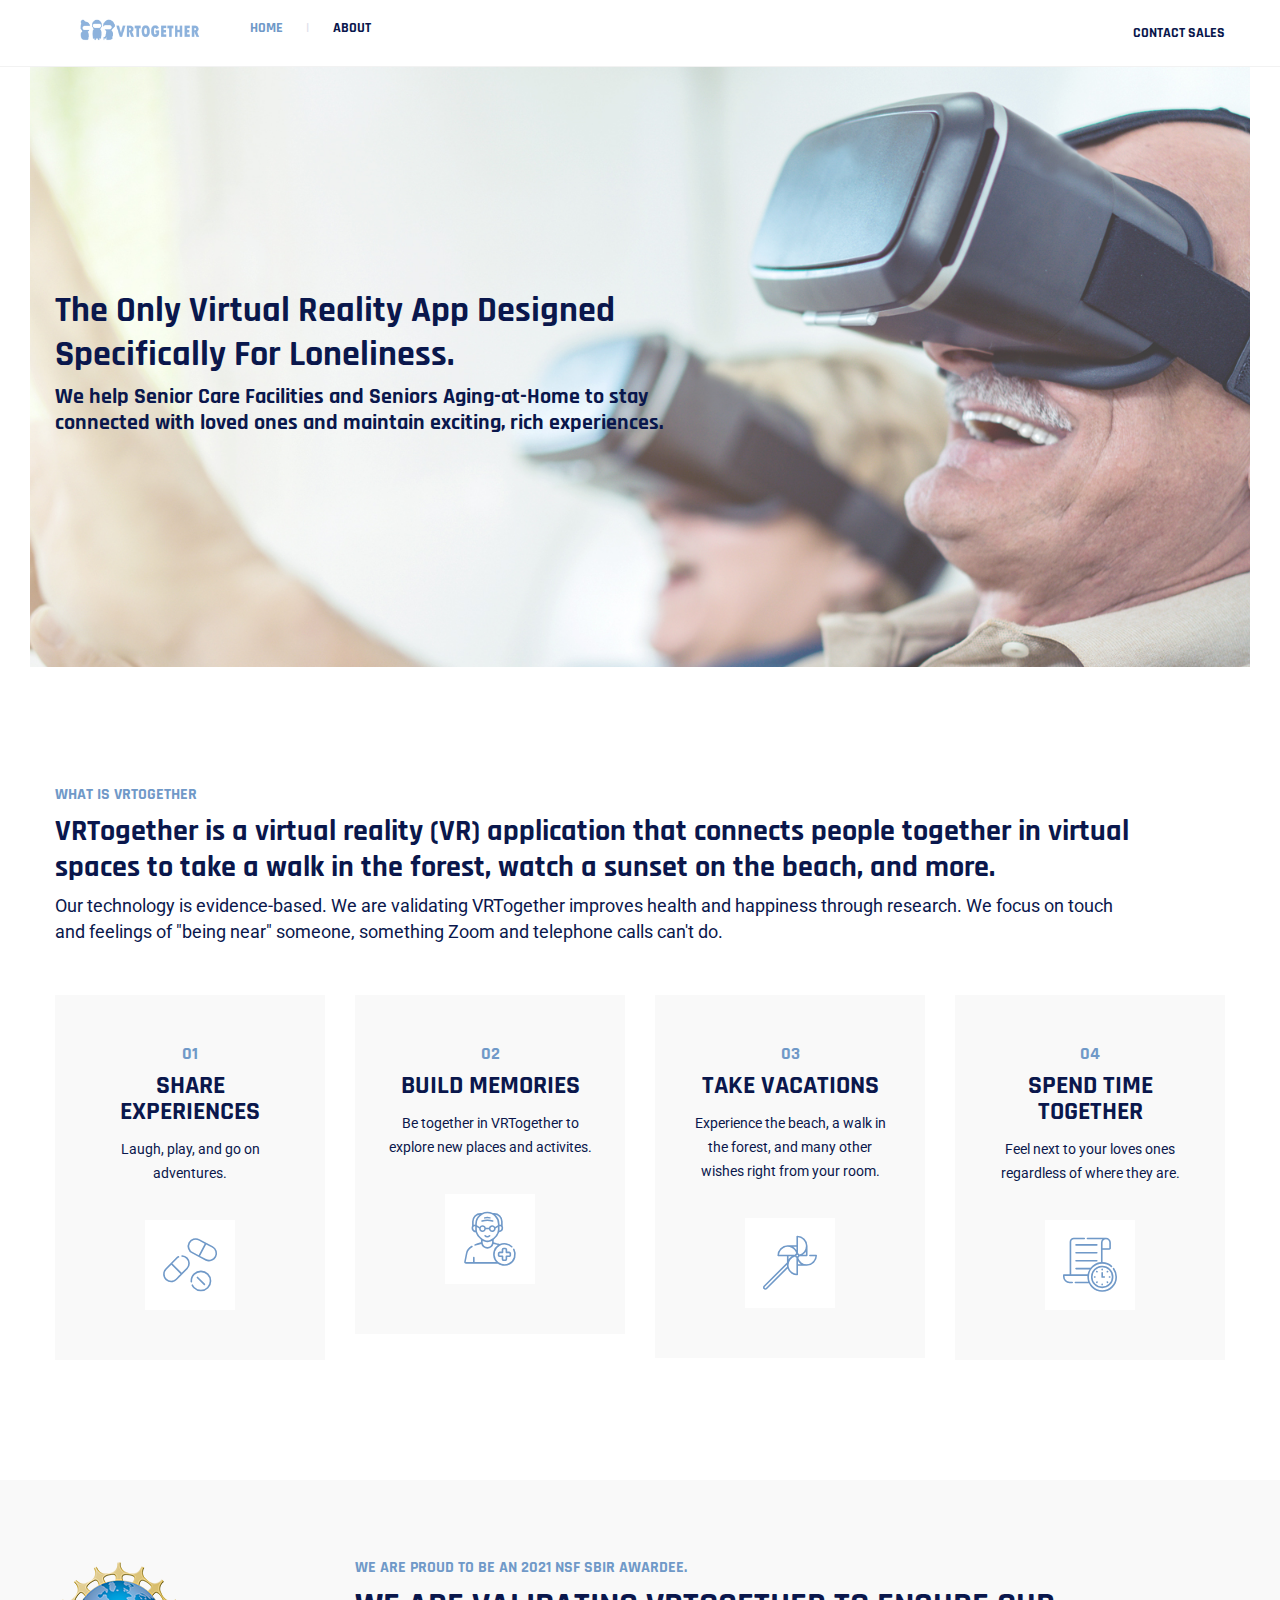
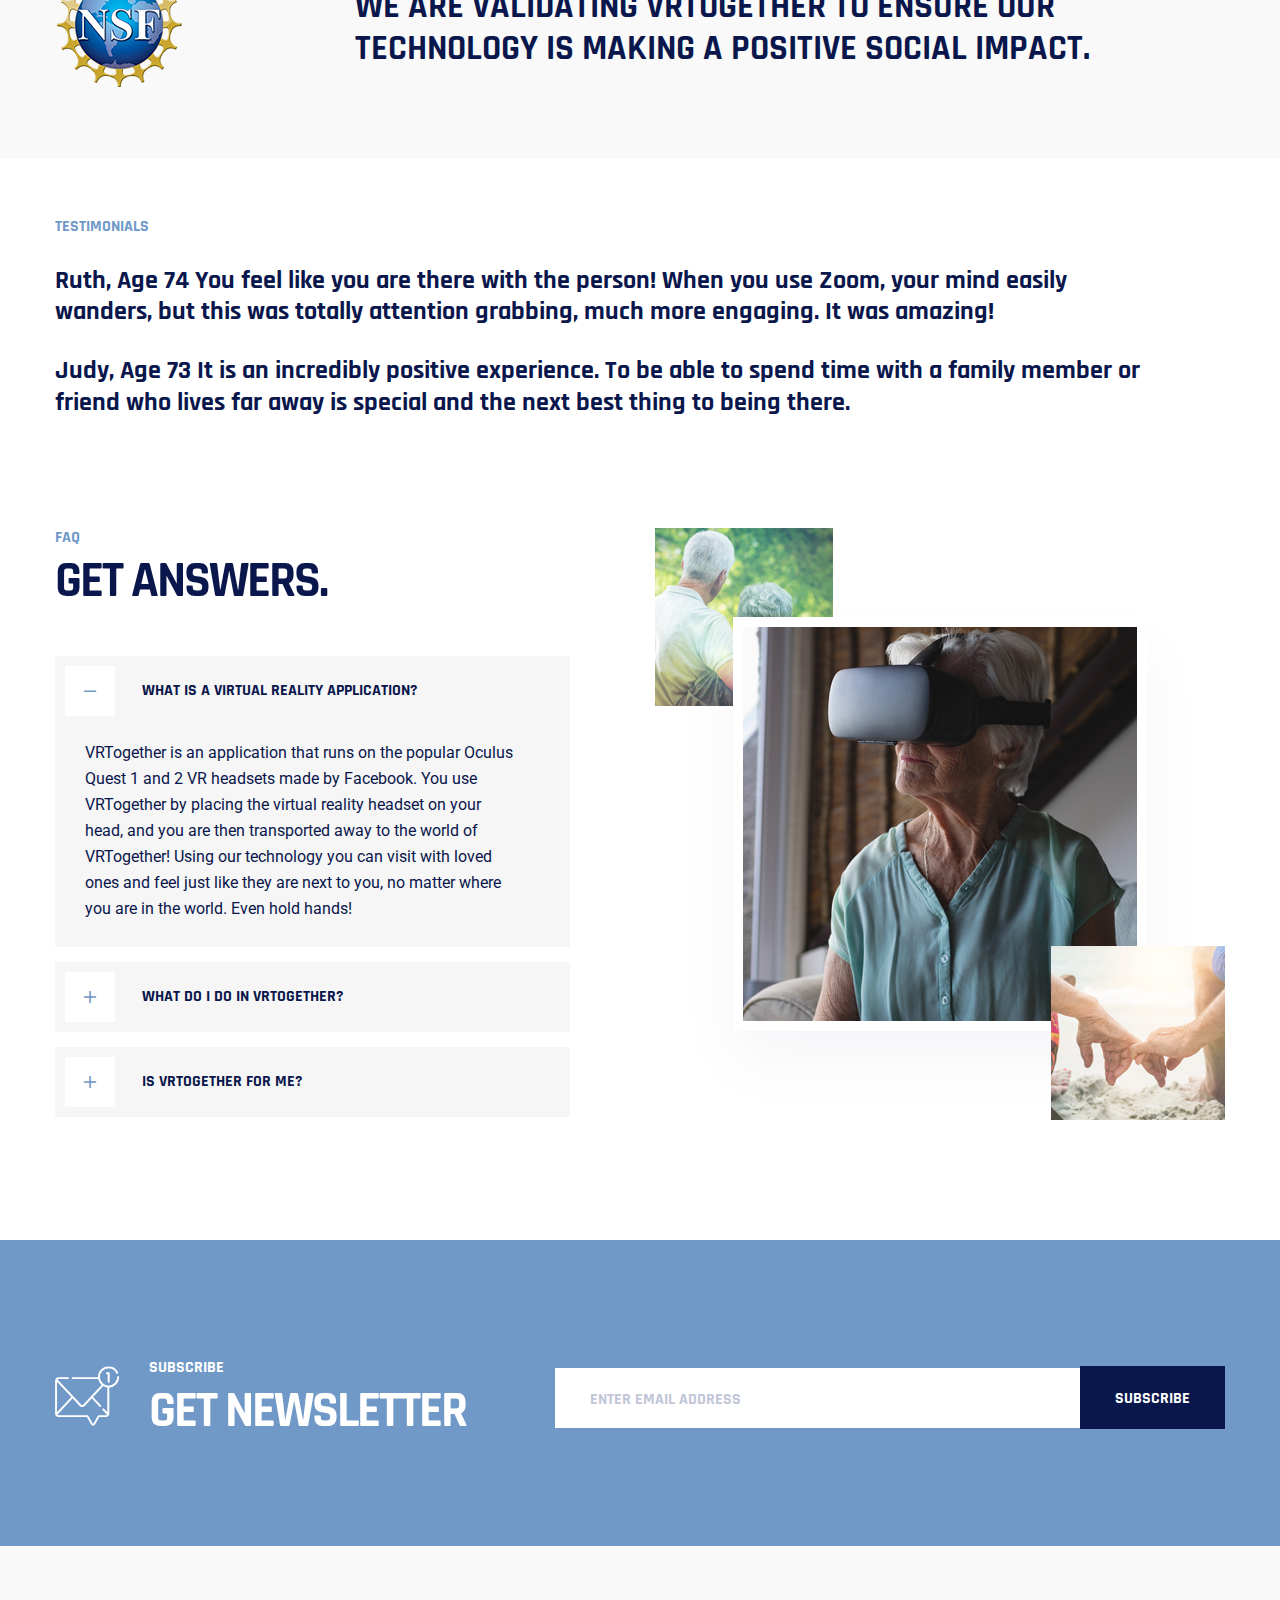
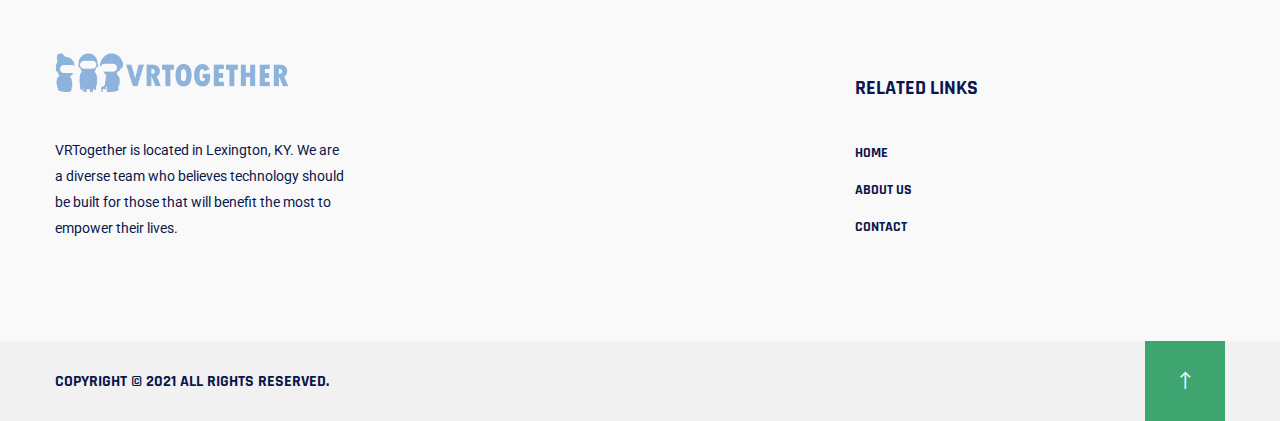
==== commit ce9b63f4: "reduceed site to just home and about, added signup for newsletter" ====
--- a/index.html
+++ b/index.html
@@ -24,7 +24,6 @@
         <link rel="stylesheet" href="css/default.css">
         <link rel="stylesheet" href="css/style.css">
         <link rel="stylesheet" href="css/responsive.css">
-        <script id="mcjs">!function(c,h,i,m,p){m=c.createElement(h),p=c.getElementsByTagName(h)[0],m.async=1,m.src=i,p.parentNode.insertBefore(m,p)}(document,"script","https://chimpstatic.com/mcjs-connected/js/users/15484ed40f7b1a1e9b021ca84/d9329d7075e2b54216159ca91.js");</script>
     </head>
     <body>
 
@@ -53,39 +52,47 @@
                                 <nav class="menu-nav">
                                     <div class="navbar-wrap main-menu d-none d-lg-flex">
                                         <ul class="navigation">
-                                            <li class="active dropdown"><a href="#">Home</a>
+                                            <li>
+                                                <div class="logo" style="margin-top: -5px">
+                                                    <a href="index.html"><img src="img/logo/logo.png" style="width: 120px;" alt=""></a>
+                                                </div>
+                                            </li>
+                                            <li class="active"><a href="index.html">Home</a></li>
+                                            <!--<li class="active dropdown"><a href="#">Home</a>
                                                 <ul class="submenu">
                                                     <li class="active"><a href="index.html">Home One</a></li>
                                                     <li><a href="index-2.html">Home Two</a></li>
                                                     <li><a href="index-3.html">Home Three</a></li>
                                                 </ul>
-                                            </li>
+                                            </li>-->
                                             <li><a href="about-us.html">about</a></li>
-                                            <li class="dropdown"><a href="#">pages</a>
+                                            <!--<li class="dropdown"><a href="#">pages</a>
                                                 <ul class="submenu">
                                                     <li><a href="team.html">Our Team</a></li>
                                                     <li><a href="team-details.html">Team details</a></li>
                                                     <li><a href="faq.html">faq page</a></li>
                                                 </ul>
-                                            </li>
-                                            <li class="dropdown"><a href="services.html">services</a>
+                                            </li>-->
+                                            <!--<li class="dropdown"><a href="services.html">services</a>
                                                 <ul class="submenu">
                                                     <li><a href="services.html">our services</a></li>
                                                     <li><a href="services-details.html">services details</a></li>
                                                 </ul>
-                                            </li>
-                                            <li class="dropdown"><a href="#">News</a>
+                                            </li>-->
+                                            <!--<li class="dropdown"><a href="#">News</a>
                                                 <ul class="submenu">
                                                     <li><a href="blog.html">Our News</a></li>
                                                     <li><a href="blog-details.html">News Details</a></li>
                                                 </ul>
-                                            </li>
-                                            <li><a href="contact.html">contacts</a></li>
+                                            </li>-->
+                                            <!--<li><a href="contact.html">contacts</a></li>-->
                                         </ul>
                                     </div>
                                     <div class="header-top-action d-none d-md-block">
                                         <ul>
-                                            <li class="header-careers"><a href="#"><i class="fal fa-briefcase"></i>careers</a>
+                                            <li class="header-careers"><a href="mailto:richard@vrtogether.us">Contact Sales</a></li>
+                                            
+                                            <!--<li class="header-careers"><a href="#"><i class="fal fa-briefcase"></i>careers</a>
                                             </li>
                                             <li class="header-lang"><a href="#" class="language-name">English<i class="fal fa-angle-down"></i></a>
                                                 <ul class="lang-sub-menu list-language" id="list-language">
@@ -93,7 +100,7 @@
                                                     <li><a href="index.html" title="">French</a></li>
                                                     <li><a href="index.html" title="">Turkish</a></li>
                                                 </ul>
-                                            </li>
+                                            </li>-->
                                         </ul>
                                     </div>
                                 </nav>
@@ -102,132 +109,30 @@
                     </div>
                 </div>
             </div>
-            <div id="header-sticky-two" class="main-header menu-area">
-                <div class="container">
-                    <div class="row">
-                        <div class="col-12">
-                            <div class="mobile-nav-toggler"><i class="fas fa-bars"></i></div>
-                            <div class="d-block d-lg-flex align-items-center">
-                                <div class="logo">
-                                    <a href="index.html"><img src="img/logo/logo.png" alt=""></a>
-                                </div>
-                                <div class="main-header-contact d-none d-lg-block">
-                                    <ul>
-                                        <li>
-                                            <div class="header-contact-box">
-                                                <div class="h-contact-icon">
-                                                    <img src="img/icon/envelope.png" alt="">
-                                                </div>
-                                                <div class="h-contact-content">
-                                                    <h5>email address</h5>
-                                                    <span>info@wellpress.com</span>
-                                                </div>
-                                            </div>
-                                        </li>
-                                        <li>
-                                            <div class="header-contact-box">
-                                                <div class="h-contact-icon">
-                                                    <img src="img/icon/phone.png" alt="">
-                                                </div>
-                                                <div class="h-contact-content">
-                                                    <h5>emergency call</h5>
-                                                    <span>+098-987-877-879-8</span>
-                                                </div>
-                                            </div>
-                                        </li>
-                                    </ul>
-                                </div>
-                            </div>
-                            <!-- Mobile Menu  -->
-                            <div class="mobile-menu">
-                                <div class="menu-backdrop"></div>
-
-                                <nav class="menu-box">
-                                    <div class="close-btn"><i class="fal fa-times"></i></div>
-                                    <div class="nav-logo"><a href="index.html"><img src="img/logo/logo.png" alt="" title=""></a>
-                                    </div>
-                                    <div class="menu-outer">
-                                        <!--Here Menu Will Come Automatically Via Javascript / Same Menu as in Header-->
-                                    </div>
-                                    <div class="main-header-contact">
-                                        <ul>
-                                            <li>
-                                                <div class="header-contact-box">
-                                                    <div class="h-contact-icon">
-                                                        <img src="img/icon/envelope.png" alt="">
-                                                    </div>
-                                                    <div class="h-contact-content">
-                                                        <h5>email address</h5>
-                                                        <span>info@wellpress.com</span>
-                                                    </div>
-                                                </div>
-                                            </li>
-                                            <li>
-                                                <div class="header-contact-box">
-                                                    <div class="h-contact-icon">
-                                                        <img src="img/icon/phone.png" alt="">
-                                                    </div>
-                                                    <div class="h-contact-content">
-                                                        <h5>emergency call</h5>
-                                                        <span>+098-987-877-879-8</span>
-                                                    </div>
-                                                </div>
-                                            </li>
-                                        </ul>
-                                    </div>
-                                    <div class="social-links">
-                                        <ul class="clearfix">
-                                            <li><a href="#"><span class="fab fa-facebook-f"></span></a></li>
-                                            <li><a href="#"><span class="fab fa-twitter"></span></a></li>
-                                            <li><a href="#"><span class="fab fa-pinterest-p"></span></a></li>
-                                            <li><a href="#"><span class="fab fa-instagram"></span></a></li>
-                                            <li><a href="#"><span class="fab fa-youtube"></span></a></li>
-                                        </ul>
-                                    </div>
-                                </nav>
-                            </div>
-                            <!-- End Mobile Menu -->
-                        </div>
-                    </div>
-                </div>
-            </div>
+            
         </header>
         <!-- header-area-end -->
 
         <!-- main-area -->
         <main>
 
+            
             <!-- slider-area -->
             <section class="slider-area slider-x-margin">
-                <div class="slider-active">
+                <div class="">
                     <div class="single-slider slider-bg d-flex align-items-center" data-background="img/slider/slider_bg01.jpg">
                         <div class="container">
                             <div class="row">
-                                <div class="col-lg-6">
-                                    <div class="slider-content text-center">
-                                        <h2 data-animation="fadeInUp" data-delay=".3s">Senior <span class="icon"><i class="fas fa-heart"></i></span> care</h2>
-                                    </div>
-                                </div>
-                            </div>
-                        </div>
-                    </div>
-                    <div class="single-slider slider-bg d-flex align-items-center" data-background="img/slider/slider_bg02.jpg">
-                        <div class="container">
-                            <div class="row">
-                                <div class="col-lg-6">
-                                    <div class="slider-content text-center">
-                                        <h2 data-animation="fadeInUp" data-delay=".3s">Senior <span class="icon"><i class="fas fa-heart"></i></span> care</h2>
-                                    </div>
-                                </div>
-                            </div>
-                        </div>
-                    </div>
-                    <div class="single-slider slider-bg d-flex align-items-center" data-background="img/slider/slider_bg03.jpg">
-                        <div class="container">
-                            <div class="row">
-                                <div class="col-lg-6">
-                                    <div class="slider-content text-center">
-                                        <h2 data-animation="fadeInUp" data-delay=".3s">Senior <span class="icon"><i class="fas fa-heart"></i></span> living</h2>
+                                <div class="col-lg-7">
+                                    <div class="slider-content text-left">
+                                        <h3 style="font-size: 36px; text-transform: Capitalize">
+                                            The only virtual reality app designed specifically for loneliness.
+                                        </h3>
+                                        <h4 style="text-transform: none">
+                                            We help Senior Care Facilities and Seniors Aging-at-Home to stay connected 
+                                            with loved ones and maintain exciting, rich experiences.
+                                        </h4>
+                                        <!--<h2 data-animation="fadeInUp" data-delay=".3s">Together<span class="fab"><img src="img/icon/heart_hands_icon.png" alt=""></i></span> <h3>no matter the distance</h3></h2>-->
                                     </div>
                                 </div>
                             </div>
@@ -238,12 +143,12 @@
             <!-- slider-area-end -->
 
             <!-- cta-form-area -->
-            <div class="cta-form-area slider-x-margin">
+            <!--<div class="cta-form-area slider-x-margin">
                 <div class="container">
                     <div class="row">
                         <div class="col-12">
                             <form action="#" class="cta-form">
-                                <h5>REQUEST fore A SERVICE TODAY</h5>
+                                <h5>REQUEST A SERVICE TODAY</h5>
                                 <div class="form-grp">
                                     <i class="fal fa-user"></i>
                                     <input type="text" name="name" placeholder="Enter your name">
@@ -261,24 +166,31 @@
                         </div>
                     </div>
                 </div>
-            </div>
+            </div>-->
             <!-- cta-form-area-end -->
 
             <!-- about-us-area -->
             <section class="about-us-area pt-120">
                 <div class="container">
                     <div class="row">
-                        <div class="col-lg-6">
-                            <div class="section-title pr-80 mb-50">
-                                <h6 class="sub-title">about us</h6>
-                                <h2 class="title">thank you for noticing
-                                me an introduction to palliative care</h2>
-                            </div>
-                            <div class="about-us-btn">
+                        <div class="col-lg-12">
+                            <div class="section-title pr-80 mb-20">
+                                <h6 class="sub-title">What is VRTogether</h6>
+                                <h2 style="font-size: 30px; text-transform: none;">
+                                    VRTogether is a virtual reality (VR) application that connects people together in 
+                                    virtual spaces to take a walk in the forest, watch a sunset on the beach, and more. 
+                                </h2>
+                                <p style="font-size: 18px;" >
+                                    Our technology is evidence-based. We are validating VRTogether improves health and 
+                                    happiness through research. We focus on touch and feelings of "being near" someone, 
+                                    something Zoom and telephone calls can't do. 
+                                </p>
+                            </div>
+                            <!--<div class="about-us-btn">
                                 <a href="#" class="btn">Our Services <i class="fal fa-angle-down"></i></a>
-                            </div>
-                        </div>
-                        <div class="col-lg-6">
+                            </div>-->
+                        </div>
+                        <!--<div class="col-lg-6">
                             <div class="about-us-content">
                                 <div class="about-inner-wrap">
                                     <p>Lorem ipsum dolor sit amet, consectetur adipisicing elit, sed do eiusmod tempor incididunt ut labore et dolore magna
@@ -308,14 +220,14 @@
                                     </div>
                                 </div>
                             </div>
-                        </div>
+                        </div>-->
                     </div>
                 </div>
             </section>
             <!-- about-us-area-end -->
 
             <!-- services-area -->
-            <section class="services-area pt-120 pb-90">
+            <section class="services-area pt-30 pb-90">
                 <div class="container">
                     <div class="row justify-content-center">
                         <div class="col-xl-3 col-lg-4 col-md-6 col-sm-8">
@@ -323,8 +235,8 @@
                                 <div class="services-overlay-icon"><i class="flaticon-capsules"></i></div>
                                 <div class="service-content">
                                     <h6 class="count">01</h6>
-                                    <h3><a href="services-details.html">medical care</a></h3>
-                                    <p>Lorem ipsum dolor sit amet, con sectetur adipisicing elit, sed do eiusmod tempor incidid.</p>
+                                    <h3><a href="services-details.html">Share Experiences</a></h3>
+                                    <p>Laugh, play, and go on adventures.</p>
                                 </div>
                                 <div class="service-icon">
                                     <i class="flaticon-capsules"></i>
@@ -336,8 +248,8 @@
                                 <div class="services-overlay-icon"><i class="flaticon-old-man"></i></div>
                                 <div class="service-content">
                                     <h6 class="count">02</h6>
-                                    <h3><a href="services-details.html">resident care</a></h3>
-                                    <p>Lorem ipsum dolor sit amet, con sectetur adipisicing elit, sed do eiusmod tempor incidid.</p>
+                                    <h3><a href="services-details.html">Build Memories</a></h3>
+                                    <p>Be together in VRTogether to explore new places and activites.</p>
                                 </div>
                                 <div class="service-icon">
                                     <i class="flaticon-old-man"></i>
@@ -349,8 +261,8 @@
                                 <div class="services-overlay-icon"><i class="flaticon-pinwheel"></i></div>
                                 <div class="service-content">
                                     <h6 class="count">03</h6>
-                                    <h3><a href="services-details.html">independent</a></h3>
-                                    <p>Lorem ipsum dolor sit amet, con sectetur adipisicing elit, sed do eiusmod tempor incidid.</p>
+                                    <h3><a href="services-details.html">Take Vacations</a></h3>
+                                    <p>Experience the beach, a walk in the forest, and many other wishes right from your room.</p>
                                 </div>
                                 <div class="service-icon">
                                     <i class="flaticon-pinwheel"></i>
@@ -362,8 +274,8 @@
                                 <div class="services-overlay-icon"><i class="flaticon-clock"></i></div>
                                 <div class="service-content">
                                     <h6 class="count">04</h6>
-                                    <h3><a href="services-details.html">memory care</a></h3>
-                                    <p>Lorem ipsum dolor sit amet, con sectetur adipisicing elit, sed do eiusmod tempor incidid.</p>
+                                    <h3><a href="services-details.html">Spend Time Together</a></h3>
+                                    <p>Feel next to your loves ones regardless of where they are.</p>
                                 </div>
                                 <div class="service-icon">
                                     <i class="flaticon-clock"></i>
@@ -375,21 +287,78 @@
             </section>
             <!-- services-area-end -->
 
+            <!-- nsf -->
+            <div class="brand-area gray-bg pt-80 pb-40">
+                <div class="container">
+                    <div class="row">
+                        <div class="col-lg-3 mb-30">
+                            <a href="#"><img src="img/brand/brand_nsf.png" alt=""></a>
+                        </div>
+                        <div class="col-lg-9">
+                            <div class="section-title pr-40 mb-30">
+                                <h6 class="sub-title">We are proud to be an 2021 NSF SBIR awardee.</h6>
+                                <h2 >We are validating VRTogether to ensure our technology is making a positive social impact. </h2>
+                            </div>
+                            <!--<div class="about-us-btn">
+                                <a href="#" class="btn">Our Services <i class="fal fa-angle-down"></i></a>
+                            </div>-->
+                        </div>
+                    </div>
+                </div>
+            </div>
+            <!-- nsf-area-end -->
+
+            <section class="about-us-area pt-60">
+                <div class="container">
+                    <div class="row">
+                        <div class="col-lg-12">
+                            <div class="section-title pr-80 mb-20">
+                                <h6 class="sub-title">Testimonials</h6>
+                                <h4 class="pt-20" style="font-size: 26px; text-transform: none;">
+                                    Ruth, Age 74 You feel like you are there with the person! When you use Zoom, 
+                                    your mind easily wanders, but this was totally attention grabbing, much more 
+                                    engaging. It was amazing!
+                                </h4>
+                                <h4 class="pt-20" style="font-size: 26px; text-transform: none;">
+                                    Judy, Age 73 It is an incredibly positive experience. To be able to spend time 
+                                    with a family member or friend who lives far away is special and the next best 
+                                    thing to being there.
+                                </h4>
+                            </div>
+                        </div>
+                    </div>
+                </div>
+            </section>
+
             <!-- fact-area -->
-            <section class="fact-area pt-120">
+            <!--<section class="fact-area pt-120">
                 <div class="container">
                     <div class="row">
                         <div class="col-lg-3 col-sm-6">
                             <div class="fact-item mb-50">
                                 <div class="fact-top-wrap">
                                     <div class="icon">
+                                        <img src="img/icon/fact_icon03.png" alt="">
+                                    </div>
+                                    <h2><span class="odometer" data-count="16">00</span></h2>
+                                </div>
+                                <div class="fact-content">
+                                    <h4>Loved Ones Connected</h4>
+                                    <p>Our mission is to connect loved ones together.</p>
+                                </div>
+                            </div>
+                        </div>
+                        <div class="col-lg-3 col-sm-6">
+                            <div class="fact-item mb-50">
+                                <div class="fact-top-wrap">
+                                    <div class="icon">
                                         <img src="img/icon/fact_icon01.png" alt="">
                                     </div>
-                                    <h2><span class="odometer" data-count="80">00</span></h2>
+                                    <h2><span class="odometer" data-count="4">00</span></h2>
                                 </div>
                                 <div class="fact-content">
-                                    <h4>country coverage</h4>
-                                    <p>Lorem ipsum dolor sit amet, con etur adipisicing elit, sed do.</p>
+                                    <h4>Countries Connected</h4>
+                                    <p>Connect to loved ones even across the ocean.</p>
                                 </div>
                             </div>
                         </div>
@@ -399,25 +368,11 @@
                                     <div class="icon">
                                         <img src="img/icon/fact_icon02.png" alt="">
                                     </div>
-                                    <h2><span class="odometer" data-count="100">00</span></h2>
+                                    <h2><span class="odometer" data-count="1">00</span></h2>
                                 </div>
                                 <div class="fact-content">
-                                    <h4>get award this year</h4>
-                                    <p>Lorem ipsum dolor sit amet, con etur adipisicing elit, sed do.</p>
-                                </div>
-                            </div>
-                        </div>
-                        <div class="col-lg-3 col-sm-6">
-                            <div class="fact-item mb-50">
-                                <div class="fact-top-wrap">
-                                    <div class="icon">
-                                        <img src="img/icon/fact_icon03.png" alt="">
-                                    </div>
-                                    <h2><span class="odometer" data-count="2999">00</span></h2>
-                                </div>
-                                <div class="fact-content">
-                                    <h4>happy family users</h4>
-                                    <p>Lorem ipsum dolor sit amet, con etur adipisicing elit, sed do.</p>
+                                    <h4>National Research Grants</h4>
+                                    <p>We are working to clinically validate our technology.</p>
                                 </div>
                             </div>
                         </div>
@@ -427,21 +382,21 @@
                                     <div class="icon">
                                         <img src="img/icon/fact_icon04.png" alt="">
                                     </div>
-                                    <h2><span class="odometer" data-count="3921">00</span></h2>
+                                    <h2><span class="odometer" data-count="0">00</span></h2>
                                 </div>
                                 <div class="fact-content">
-                                    <h4>cup of coffee & tea</h4>
-                                    <p>Lorem ipsum dolor sit amet, con etur adipisicing elit, sed do.</p>
-                                </div>
-                            </div>
-                        </div>
-                    </div>
-                </div>
-            </section>
+                                    <h4>Vacations Simulated</h4>
+                                    <p>Be the first!</p>
+                                </div>
+                            </div>
+                        </div>
+                    </div>
+                </div>
+            </section>-->
             <!-- fact-area-end -->
 
             <!-- faq-area -->
-            <section class="faq-area pt-65 pb-120">
+            <section class="faq-area pt-90 pb-120">
                 <div class="container">
                     <div class="row align-items-center">
                         <div class="col-lg-6 order-0 order-lg-2">
@@ -454,28 +409,38 @@
                         <div class="col-lg-6 pr-70">
                             <div class="section-title mb-50">
                                 <h6 class="sub-title">faq</h6>
-                                <h2 class="title">get any kind answers here right now.</h2>
+                                <h2 class="title">get answers.</h2>
                             </div>
                             <div class="faq-wrap">
                                 <div class="faq-set">
-                                    <a class="active" href="#"><i class="fal fa-minus"></i> how to edit this wordpress theme?</a>
+                                    <a class="active" href="#"><i class="fal fa-minus"></i> What is a virtual reality application?</a>
                                     <div class="content" style="display: block;">
-                                        <p>Lorem ipsum dolor sit amet, consectetur adipisicing elit, sedo eiusmod tempor incididunt ut labore et dolore magna
-                                        aliqua. Ut enim ad minim veniam, quis nostrud.</p>
+                                        <p>
+                                            VRTogether is an application that runs on the popular Oculus Quest 1 and 2 VR headsets 
+                                            made by Facebook. You use VRTogether by placing the virtual reality headset on your
+                                            head, and you are then transported away to the world of VRTogether! Using our technology 
+                                            you can visit with loved ones and feel just like they are next to you, no matter 
+                                            where you are in the world. Even hold hands!
+                                        </p>
                                     </div>
                                 </div>
                                 <div class="faq-set">
-                                    <a href="#"><i class="fal fa-plus"></i> How can i make refund from this site?</a>
+                                    <a href="#"><i class="fal fa-plus"></i> What do I do in VRTogether?</a>
                                     <div class="content">
-                                        <p>Lorem ipsum dolor sit amet, consectetur adipisicing elit, sedo eiusmod tempor incididunt ut labore et dolore magna
-                                        aliqua. Ut enim ad minim veniam, quis nostrud.</p>
+                                        <p>
+                                            Take a walk in the forest, go fishing, watch a sunset, and more! You can design your 
+                                            avatar to be what you want to look like in virtual reality. We are constantly adding 
+                                            new experiences and all of them can be shared with your loved ones!
+                                        </p>
                                     </div>
                                 </div>
                                 <div class="faq-set">
-                                    <a href="#"><i class="fal fa-plus"></i> how to customize & how to edit?</a>
+                                    <a href="#"><i class="fal fa-plus"></i> Is VRTogether for me?</a>
                                     <div class="content">
-                                        <p>Lorem ipsum dolor sit amet, consectetur adipisicing elit, sedo eiusmod tempor incididunt ut labore et dolore magna
-                                        aliqua. Ut enim ad minim veniam, quis nostrud.</p>
+                                        <p>
+                                            If you are a Senior Care Facility, CCRC, hospital, or senior looking for exciting new 
+                                            experiences and ways to connect then VRTogether is for you!.
+                                        </p>
                                     </div>
                                 </div>
                             </div>
@@ -486,7 +451,8 @@
             <!-- faq-area-end -->
 
             <!-- testimonial-area -->
-            <section class="testimonial-area position-relative gray-bg pt-120 pb-120">
+            <!--<section class="testimonial-area position-relative gray-bg pt-120 pb-120">
+                <div class="testi-bg" style="left: 0px" data-background="img/bg/testi_bg.jpg"></div>
                 <div class="testi-bg" data-background="img/bg/testi_bg.jpg"></div>
                 <div class="container">
                     <div class="row align-items-center">
@@ -500,6 +466,51 @@
                                         <div class="testi-quote-icon">
                                             <i class="flaticon-quotation"></i>
                                         </div>
+                                        <h2>We want to improve the health, happiness, and overall quality of life for our senior citizens.</h2>
+                                        <div class="testi-avatar-info">
+                                            <span>founder</span>
+                                            <h4>Richard Hoagland</h4>
+                                        </div>
+                                    </div>
+                                </div>
+                                <div class="testimonial-item">
+                                    <div class="testimonial-thumb">
+                                        <img src="img/images/testi_img.jpg" alt="">
+                                    </div>
+                                    <div class="testimonial-content">
+                                        <div class="testi-quote-icon">
+                                            <i class="flaticon-quotation"></i>
+                                        </div>
+                                        <h2>Lorem ipsum dolor sit amet, co nsectetur adipisicing elit, sed do eiusmod tempor incididunt.</h2>
+                                        <div class="testi-avatar-info">
+                                            <span>founder</span>
+                                            <h4>rosalina d. william</h4>
+                                        </div>
+                                    </div>
+                                </div>
+                                <div class="testimonial-item">
+                                    <div class="testimonial-thumb">
+                                        <img src="img/images/testi_img.jpg" alt="">
+                                    </div>
+                                    <div class="testimonial-content">
+                                        <div class="testi-quote-icon">
+                                            <i class="flaticon-quotation"></i>
+                                        </div>
+                                        <h2>Lorem ipsum dolor sit amet, co nsectetur adipisicing elit, sed do eiusmod tempor incididunt.</h2>
+                                        <div class="testi-avatar-info">
+                                            <span>founder</span>
+                                            <h4>yalgaar h. halim</h4>
+                                        </div>
+                                    </div>
+                                </div>
+                                <div class="testimonial-item">
+                                    <div class="testimonial-thumb">
+                                        <img src="img/images/testi_img.jpg" alt="">
+                                    </div>
+                                    <div class="testimonial-content">
+                                        <div class="testi-quote-icon">
+                                            <i class="flaticon-quotation"></i>
+                                        </div>
                                         <h2>Lorem ipsum dolor sit amet, co nsectetur adipisicing elit, sed do eiusmod tempor incididunt.</h2>
                                         <div class="testi-avatar-info">
                                             <span>founder</span>
@@ -507,62 +518,17 @@
                                         </div>
                                     </div>
                                 </div>
-                                <div class="testimonial-item">
-                                    <div class="testimonial-thumb">
-                                        <img src="img/images/testi_img.jpg" alt="">
-                                    </div>
-                                    <div class="testimonial-content">
-                                        <div class="testi-quote-icon">
-                                            <i class="flaticon-quotation"></i>
-                                        </div>
-                                        <h2>Lorem ipsum dolor sit amet, co nsectetur adipisicing elit, sed do eiusmod tempor incididunt.</h2>
-                                        <div class="testi-avatar-info">
-                                            <span>founder</span>
-                                            <h4>rosalina d. william</h4>
-                                        </div>
-                                    </div>
-                                </div>
-                                <div class="testimonial-item">
-                                    <div class="testimonial-thumb">
-                                        <img src="img/images/testi_img.jpg" alt="">
-                                    </div>
-                                    <div class="testimonial-content">
-                                        <div class="testi-quote-icon">
-                                            <i class="flaticon-quotation"></i>
-                                        </div>
-                                        <h2>Lorem ipsum dolor sit amet, co nsectetur adipisicing elit, sed do eiusmod tempor incididunt.</h2>
-                                        <div class="testi-avatar-info">
-                                            <span>founder</span>
-                                            <h4>yalgaar h. halim</h4>
-                                        </div>
-                                    </div>
-                                </div>
-                                <div class="testimonial-item">
-                                    <div class="testimonial-thumb">
-                                        <img src="img/images/testi_img.jpg" alt="">
-                                    </div>
-                                    <div class="testimonial-content">
-                                        <div class="testi-quote-icon">
-                                            <i class="flaticon-quotation"></i>
-                                        </div>
-                                        <h2>Lorem ipsum dolor sit amet, co nsectetur adipisicing elit, sed do eiusmod tempor incididunt.</h2>
-                                        <div class="testi-avatar-info">
-                                            <span>founder</span>
-                                            <h4>daddy D. yankee</h4>
-                                        </div>
-                                    </div>
-                                </div>
-                            </div>
-                        </div>
-                        <div class="col-xl-4 col-lg-5">
-                            <div class="testi-avatar-active">
+                            </div>
+                        </div>
+                        <div class="col-xl-4 col-lg-5">-->
+                            <!--<div class="testi-avatar-active">
                                 <div class="testi-avatar-box">
                                     <div class="testi-avatar-thumb">
                                         <img src="img/images/testi_avatar01.jpg" alt="">
                                     </div>
                                     <div class="testi-avatar-content">
                                         <span>founder</span>
-                                        <h4>daddy D. yankee</h4>
+                                        <h4>Richard Hoagland</h4>
                                     </div>
                                 </div>
                                 <div class="testi-avatar-box">
@@ -592,59 +558,57 @@
                                         <h4>yalgaar h. halim</h4>
                                     </div>
                                 </div>
-                            </div>
+                            </div>-->
                         </div>
                     </div>
                 </div>
             </section>
             <!-- testimonial-area-end -->
 
-            <!-- brand-area -->
-            <div class="brand-area gray-bg pt-120 pb-90">
-                <div class="container">
-                    <div class="row justify-content-center">
-                        <div class="col-lg-3 col-md-4 col-sm-6">
-                            <div class="brand-item mb-30">
-                                <a href="#"><img src="img/brand/brand_logo01.png" alt=""></a>
-                            </div>
-                        </div>
-                        <div class="col-lg-3 col-md-4 col-sm-6">
-                            <div class="brand-item active mb-30">
-                                <a href="#"><img src="img/brand/brand_logo02.png" alt=""></a>
-                            </div>
-                        </div>
-                        <div class="col-lg-3 col-md-4 col-sm-6">
-                            <div class="brand-item mb-30">
-                                <a href="#"><img src="img/brand/brand_logo03.png" alt=""></a>
-                            </div>
-                        </div>
-                        <div class="col-lg-3 col-md-4 col-sm-6">
-                            <div class="brand-item mb-30">
-                                <a href="#"><img src="img/brand/brand_logo04.png" alt=""></a>
-                            </div>
-                        </div>
-                        <div class="col-lg-3 col-md-4 col-sm-6">
-                            <div class="brand-item mb-30">
-                                <a href="#"><img src="img/brand/brand_logo05.png" alt=""></a>
-                            </div>
-                        </div>
-                        <div class="col-lg-3 col-md-4 col-sm-6">
-                            <div class="brand-item mb-30">
-                                <a href="#"><img src="img/brand/brand_logo06.png" alt=""></a>
-                            </div>
-                        </div>
-                        <div class="col-lg-3 col-md-4 col-sm-6">
-                            <div class="brand-item mb-30">
-                                <a href="#"><img src="img/brand/brand_logo07.png" alt=""></a>
-                            </div>
-                        </div>
-                    </div>
-                </div>
-            </div>
-            <!-- brand-area-end -->
+            
+
+             <!-- newsletter-area -->
+             <section class="newsletter-area cerise-bg pt-120 pb-110">
+                <div class="container">
+                    <div class="row align-items-center">
+                        <div class="col-xl-5 col-lg-6">
+                            <div class="newsletter-title">
+                                <div class="icon">
+                                    <i class="flaticon-message"></i>
+                                </div>
+                                <div class="section-title full-white-title">
+                                    <h6 class="sub-title">subscribe</h6>
+                                    <h2 class="title">get newsletter</h2>
+                                </div>
+                            </div>
+                        </div>
+                        <div class="col-xl-7 col-lg-6">
+                            <div class="newsletter-form">
+
+<!-- Begin Mailchimp Signup Form -->
+    <form action="https://vrtogether.us5.list-manage.com/subscribe/post?u=15484ed40f7b1a1e9b021ca84&amp;id=83f9284f2d" method="post" id="mc-embedded-subscribe-form" name="mc-embedded-subscribe-form" class="validate" target="_blank" novalidate>
+        <input type="email" placeholder="enter email address" value="" name="EMAIL" class="required email" id="mce-EMAIL">
+    	<!-- real people should not fill this in and expect good things - do not remove this or risk form bot signups-->
+        <div style="position: absolute; left: -5000px;" aria-hidden="true"><input type="text" name="b_15484ed40f7b1a1e9b021ca84_83f9284f2d" tabindex="-1" value=""></div>
+        <div class="clear ml-10" style="display: inline-flex;"><input style="background-color: #0a174c; color:white; line-height: unset;" type="submit" value="Subscribe" name="subscribe" id="mc-embedded-subscribe"></div>
+    </form>
+<!--End mc_embed_signup-->
+
+                            </div>
+                            <!--<div class="newsletter-form">
+                                <form action="#">
+                                    <input type="email" placeholder="enter email address">
+                                    <button class="btn"><i class="fal fa-envelope"></i> subscribe now</button>
+                                </form>
+                            </div>-->
+                        </div>
+                    </div>
+                </div>
+            </section>
+            <!-- newsletter-area-end -->
 
             <!-- blog-area -->
-            <section class="blog-area pt-120 pb-70">
+            <!--<section class="blog-area pt-120 pb-70">
                 <div class="container">
                     <div class="row justify-content-center">
                         <div class="col-lg-6">
@@ -728,7 +692,7 @@
                         </div>
                     </div>
                 </div>
-            </section>
+            </section>-->
             <!-- blog-area-end -->
         </main>
         <!-- main-area-emd -->
@@ -737,19 +701,22 @@
 
         <!-- footer-area -->
         <footer>
-            <div class="footer-top-area theme-bg pt-180 pb-50">
+            <div class="footer-top-area gray-bg pt-100 pb-50">
                 <div class="container">
                     <div class="row">
                         <div class="col-lg-4 col-md-6 col-sm-9">
                             <div class="footer-widget mb-50">
                                 <div class="footer-logo mb-35">
-                                    <a href="index.html"><img src="img/logo/w_logo.png" alt=""></a>
+                                    <a href="index.html"><img src="img/logo/logo.png" alt=""></a>
                                 </div>
                                 <div class="footer-text mb-35">
-                                    <p>Lorem ipsum dolor sit amet, consectetur adipi sicing elit, sed do eiusmod tempor incididunt ut labore et dolore magna
-                                    aliqua. Ut enim ad minim veniam, quis nostrud exercitation ullamco laboris nisi ut aliquip.</p>
-                                </div>
-                            </div>
+                                    <p>VRTogether is located in Lexington, KY. We are a diverse team who believes technology should be built 
+                                        for those that will benefit the most to empower their lives.</p>
+                                </div>
+                            </div>
+                        </div>
+                        <div class="col-lg-4 col-md-6 col-sm-9">
+                            
                         </div>
                         <div class="col-lg-4 col-md-6 col-sm-9">
                             <div class="footer-widget pt-30 mb-50">
@@ -760,75 +727,26 @@
                                     <ul>
                                         <li><a href="#">home</a></li>
                                         <li><a href="#">about us</a></li>
-                                        <li><a href="#">services</a></li>
-                                        <li><a href="#">news</a></li>
-                                        <li><a href="#">contact</a></li>
+                                        <li><a href="mailto:richard@vrtogether.us">contact</a></li>
+                                        <!--<li><a href="#">services</a></li>-->
+                                        <!--<li><a href="#">news</a></li>-->
                                     </ul>
-                                    <ul>
-                                        <li><a href="#">terms of use</a></li>
-                                        <li><a href="#">copyright</a></li>
-                                        <li><a href="#">careers</a></li>
-                                    </ul>
-                                </div>
-                            </div>
-                        </div>
-                        <div class="col-lg-4 col-md-6 col-sm-9">
-                            <div class="footer-widget pt-30 mb-50">
-                                <div class="fw-title mb-40">
-                                    <h4 class="title">related news</h4>
-                                </div>
-                                <div class="fw-post">
-                                    <ul>
-                                        <li>
-                                            <div class="fw-post-thumb">
-                                                <a href="blog-details.html"><img src="img/blog/fw_post_thumb01.jpg" alt=""></a>
-                                            </div>
-                                            <div class="fw-post-content">
-                                                <span class="date">23rd december 2021</span>
-                                                <h4><a href="blog-details.html">Lorem ipsum dolor sit am et, consectetur.</a></h4>
-                                            </div>
-                                        </li>
-                                        <li>
-                                            <div class="fw-post-thumb">
-                                                <a href="blog-details.html"><img src="img/blog/fw_post_thumb02.jpg" alt=""></a>
-                                            </div>
-                                            <div class="fw-post-content">
-                                                <span class="date">23rd december 2021</span>
-                                                <h4><a href="blog-details.html">Lorem ipsum dolor sit am et, consectetur.</a></h4>
-                                            </div>
-                                        </li>
-                                        <li>
-                                            <div class="fw-post-thumb">
-                                                <a href="blog-details.html"><img src="img/blog/fw_post_thumb03.jpg" alt=""></a>
-                                            </div>
-                                            <div class="fw-post-content">
-                                                <span class="date">23rd december 2021</span>
-                                                <h4><a href="blog-details.html">Lorem ipsum dolor sit am et, consectetur.</a></h4>
-                                            </div>
-                                        </li>
-                                    </ul>
                                 </div>
                             </div>
                         </div>
                     </div>
                 </div>
             </div>
-            <div class="copyright-area primary-bg">
+            <div class="copyright-area copyright-style-two gray-lite-bg">
                 <div class="container">
                     <div class="row align-items-center">
-                        <div class="col-lg-5">
+                        <div class="col-lg-5 col-md-6">
                             <div class="copyright-text">
                                 <h6>Copyright © 2021 All Rights Reserved.</h6>
                             </div>
                         </div>
-                        <div class="col-lg-7">
+                        <div class="col-lg-7 col-md-6">
                             <div class="copyright-right-wrap">
-                                <div class="copyright-form">
-                                    <form action="#">
-                                        <input type="email" name="email" placeholder="enter email address">
-                                        <button class="btn">Subscribe now</button>
-                                    </form>
-                                </div>
                                 <button class="scroll-top scroll-to-target" data-target="html">
                                     <i class="fal fa-long-arrow-up"></i>
                                 </button>
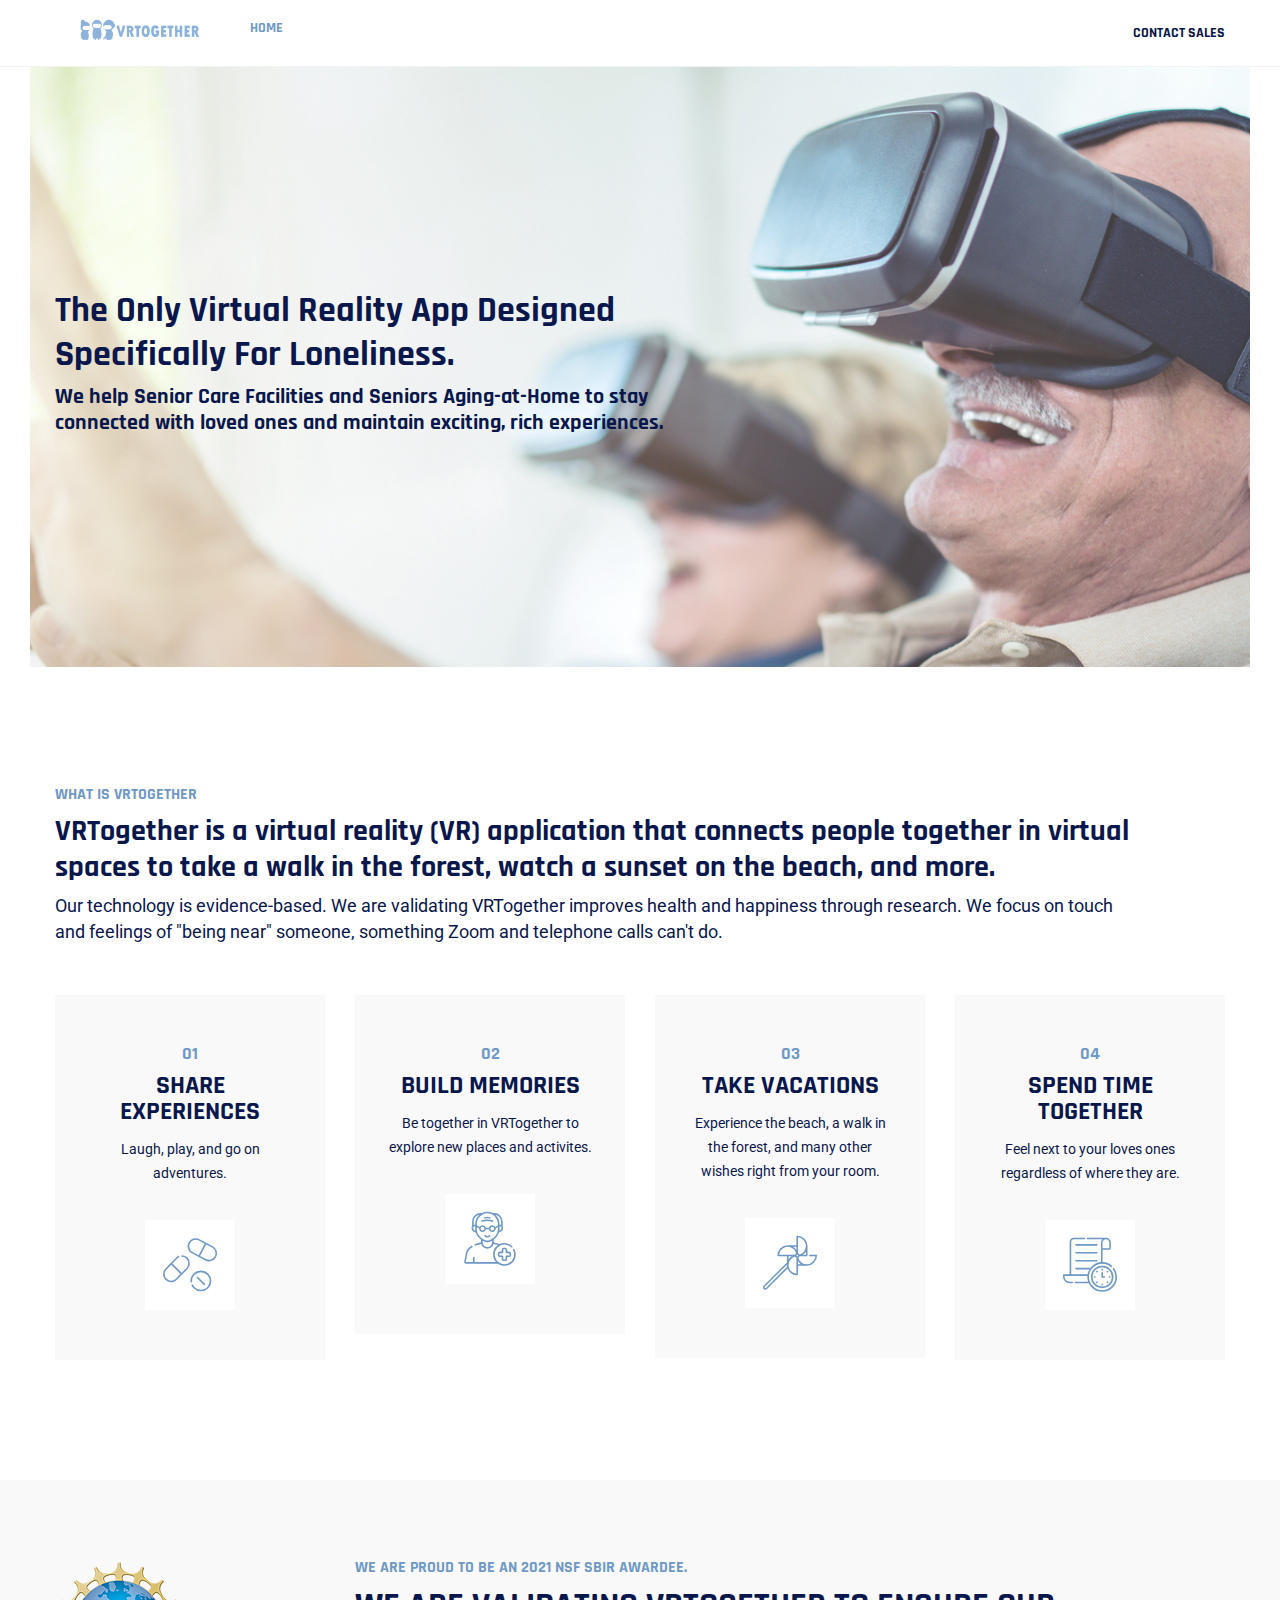
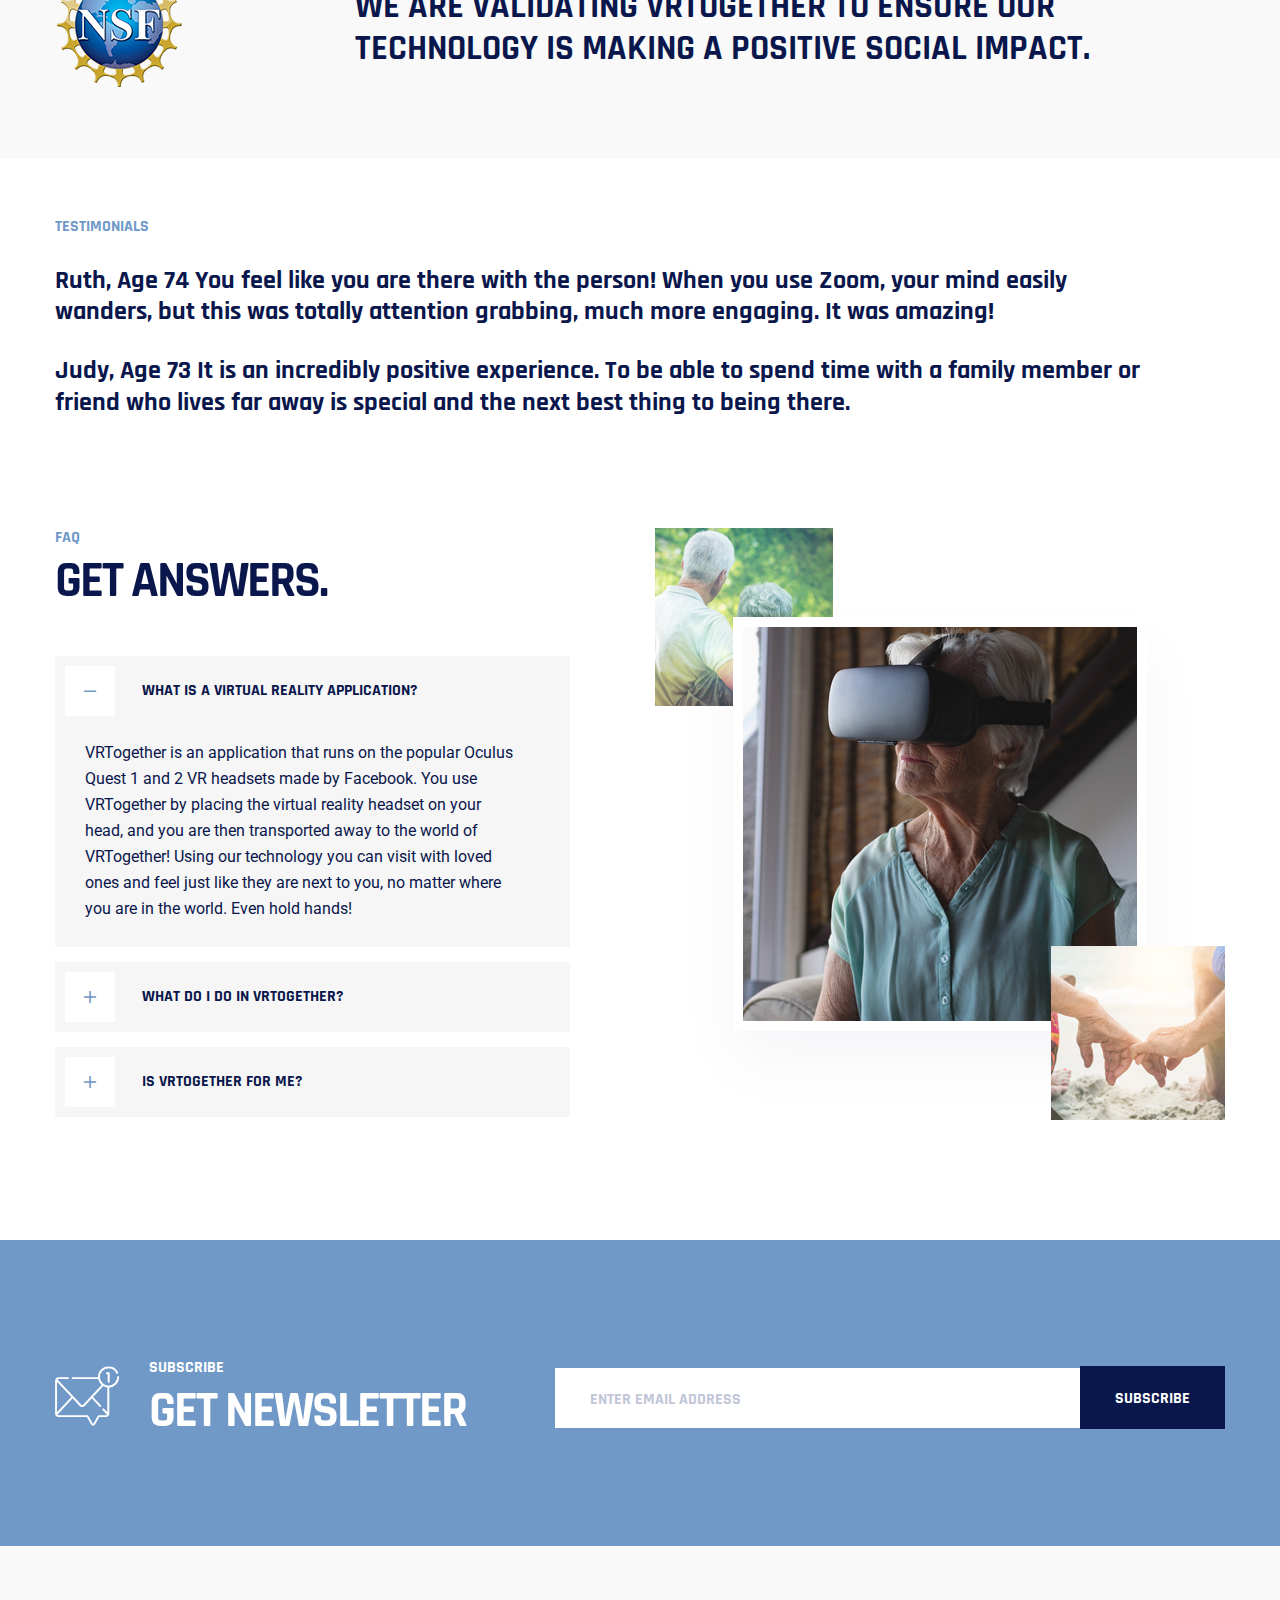
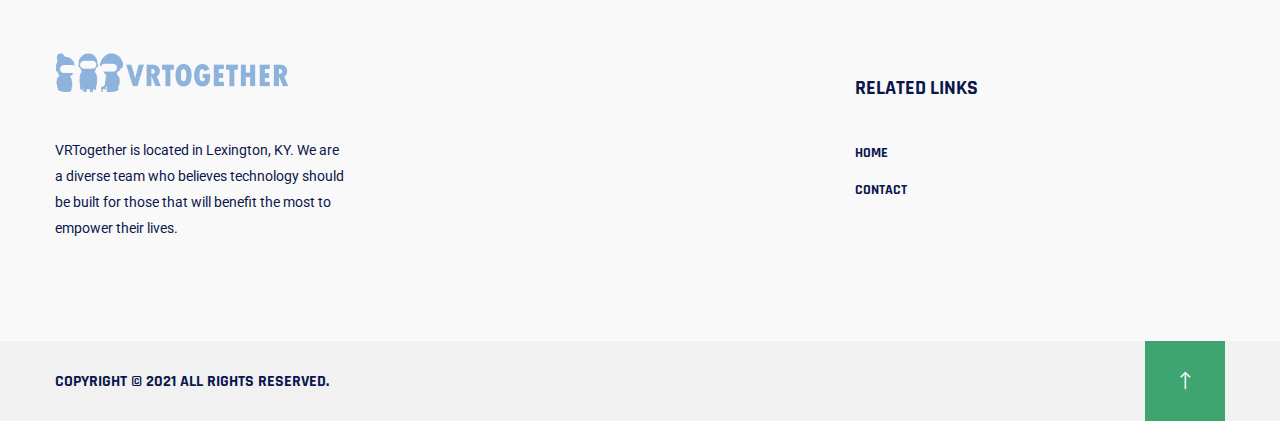
==== commit e5dabc0c: "removed about us page until we get headshots" ====
--- a/index.html
+++ b/index.html
@@ -24,6 +24,7 @@
         <link rel="stylesheet" href="css/default.css">
         <link rel="stylesheet" href="css/style.css">
         <link rel="stylesheet" href="css/responsive.css">
+        <script id="mcjs">!function(c,h,i,m,p){m=c.createElement(h),p=c.getElementsByTagName(h)[0],m.async=1,m.src=i,p.parentNode.insertBefore(m,p)}(document,"script","https://chimpstatic.com/mcjs-connected/js/users/15484ed40f7b1a1e9b021ca84/d9329d7075e2b54216159ca91.js");</script>
     </head>
     <body>
 
@@ -65,7 +66,7 @@
                                                     <li><a href="index-3.html">Home Three</a></li>
                                                 </ul>
                                             </li>-->
-                                            <li><a href="about-us.html">about</a></li>
+                                            <!--<li><a href="about-us.html">about</a></li>-->
                                             <!--<li class="dropdown"><a href="#">pages</a>
                                                 <ul class="submenu">
                                                     <li><a href="team.html">Our Team</a></li>
@@ -726,7 +727,7 @@
                                 <div class="fw-link">
                                     <ul>
                                         <li><a href="#">home</a></li>
-                                        <li><a href="#">about us</a></li>
+                                        <!--<li><a href="#">about us</a></li>-->
                                         <li><a href="mailto:richard@vrtogether.us">contact</a></li>
                                         <!--<li><a href="#">services</a></li>-->
                                         <!--<li><a href="#">news</a></li>-->
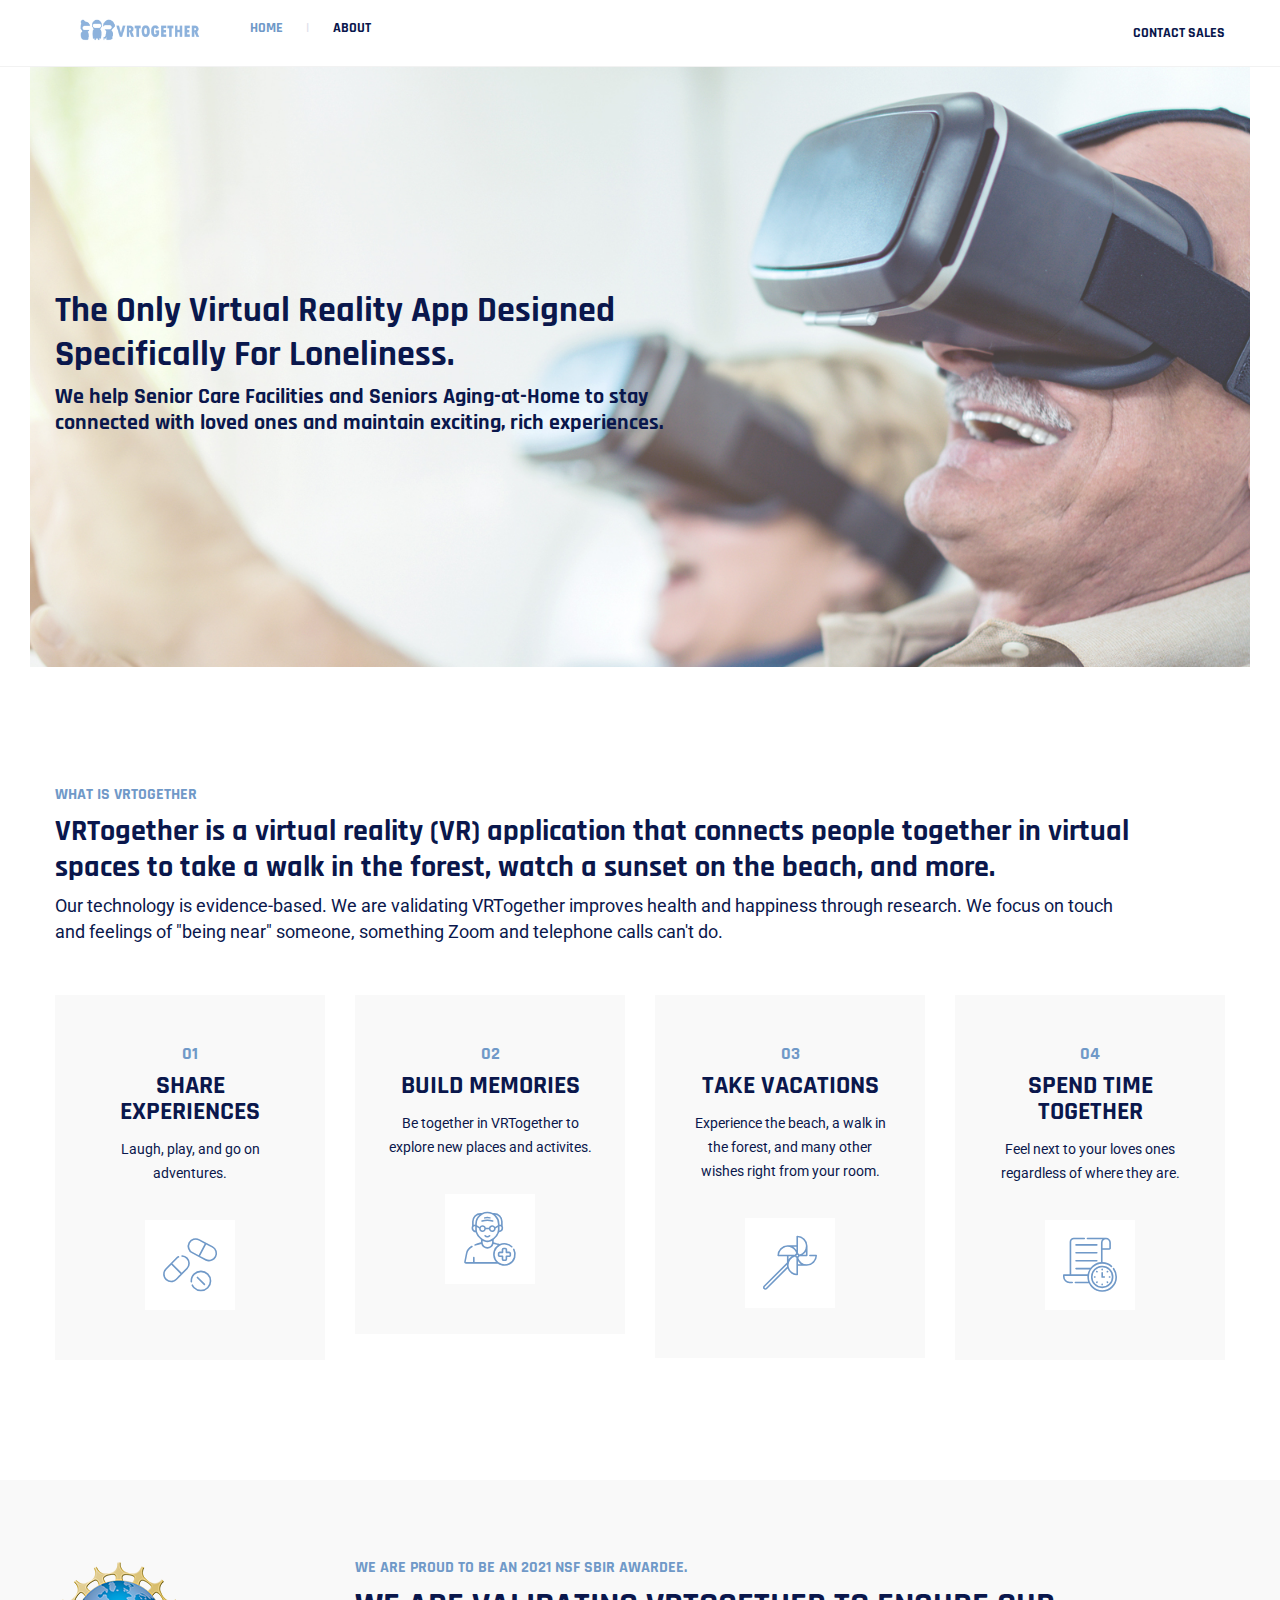
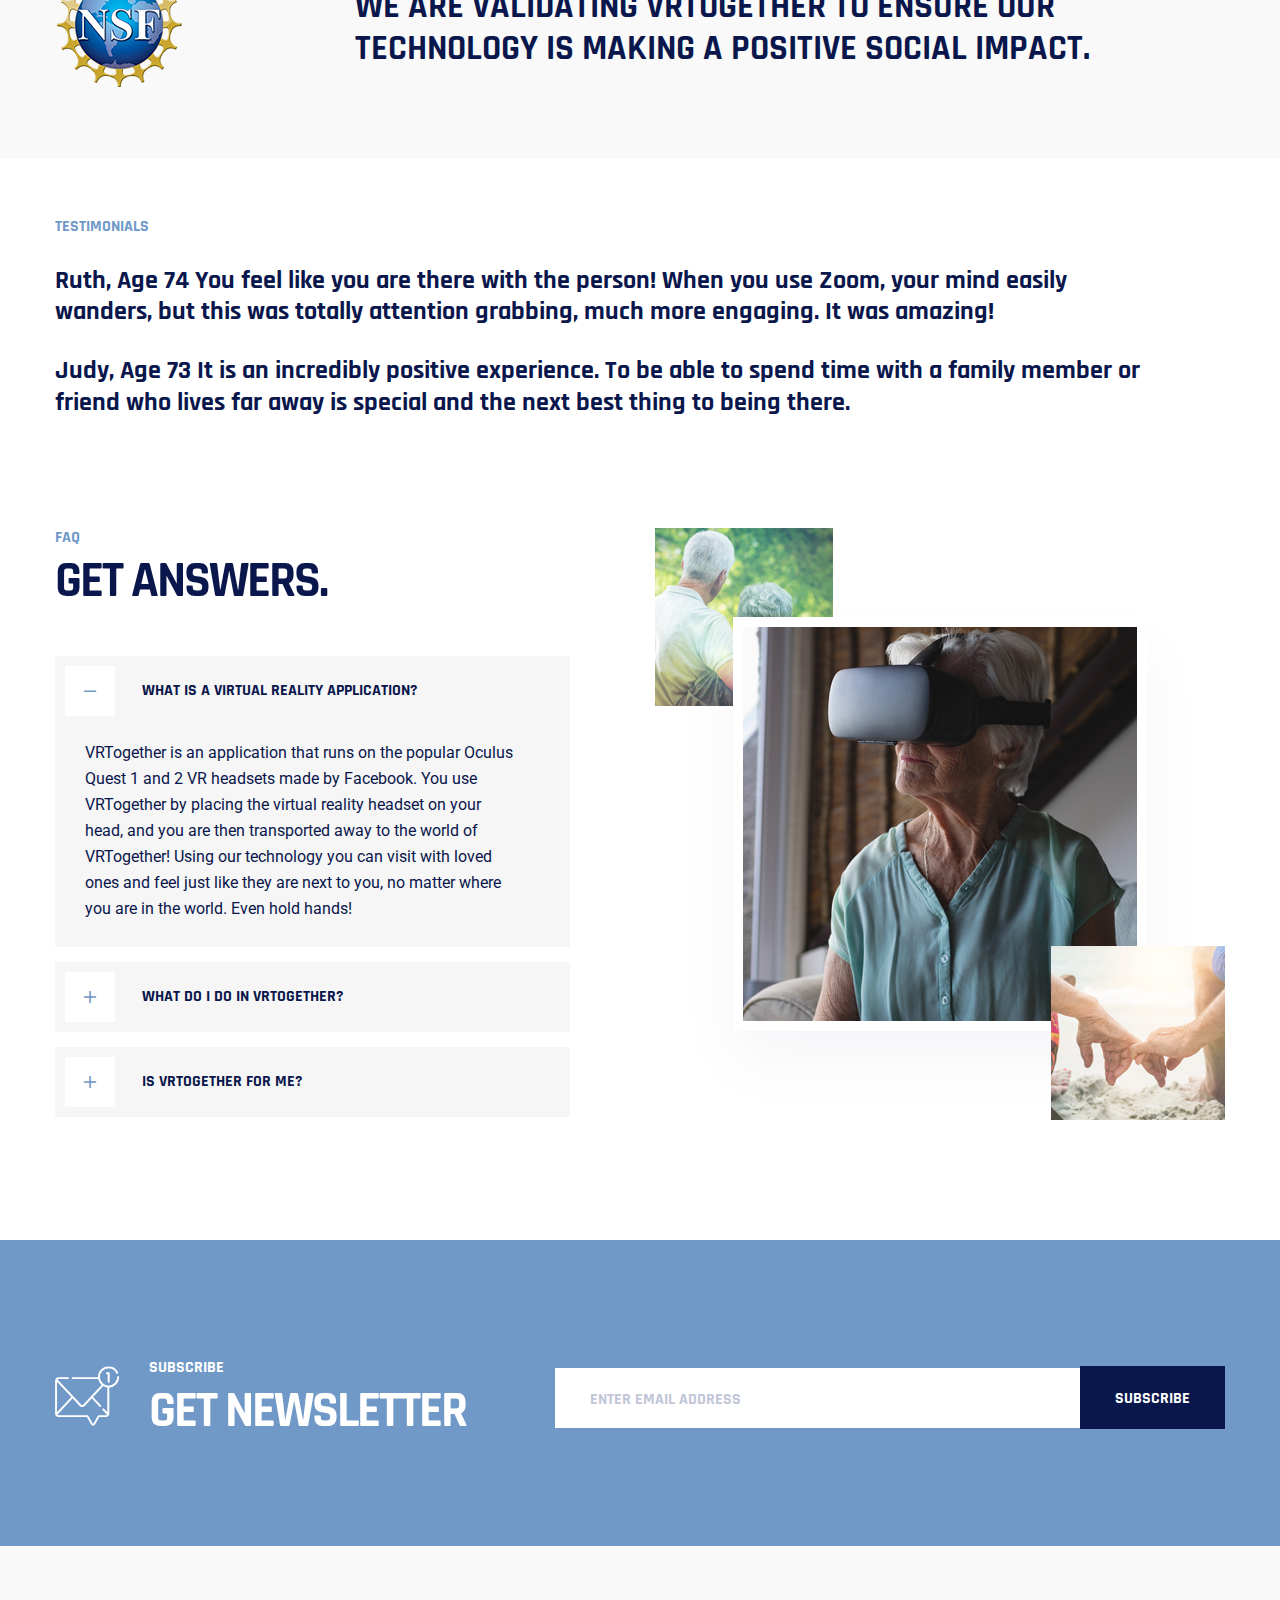
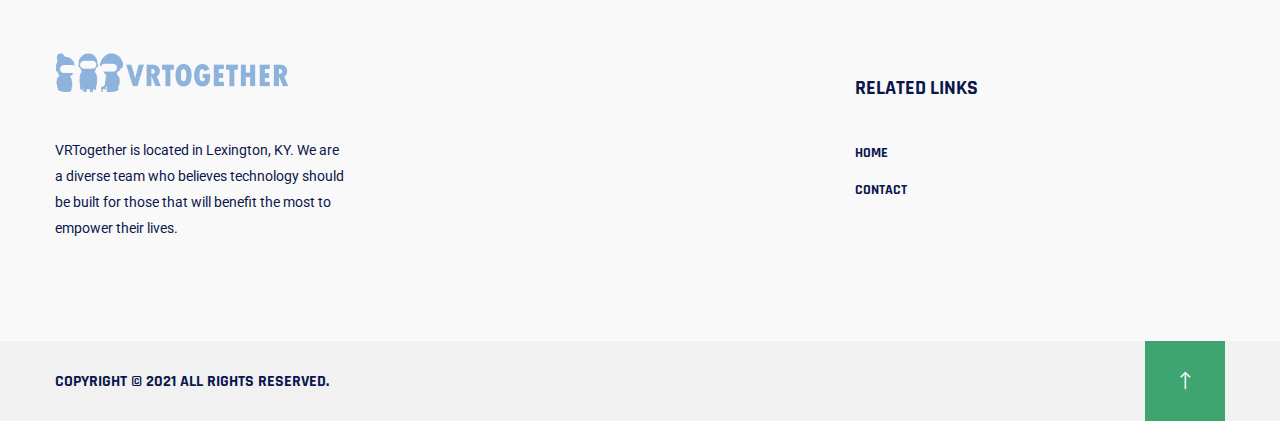
==== commit aaffa710: "added team photos" ====
--- a/index.html
+++ b/index.html
@@ -59,14 +59,7 @@
                                                 </div>
                                             </li>
                                             <li class="active"><a href="index.html">Home</a></li>
-                                            <!--<li class="active dropdown"><a href="#">Home</a>
-                                                <ul class="submenu">
-                                                    <li class="active"><a href="index.html">Home One</a></li>
-                                                    <li><a href="index-2.html">Home Two</a></li>
-                                                    <li><a href="index-3.html">Home Three</a></li>
-                                                </ul>
-                                            </li>-->
-                                            <!--<li><a href="about-us.html">about</a></li>-->
+                                            <li><a href="about-us.html">about</a></li>
                                             <!--<li class="dropdown"><a href="#">pages</a>
                                                 <ul class="submenu">
                                                     <li><a href="team.html">Our Team</a></li>
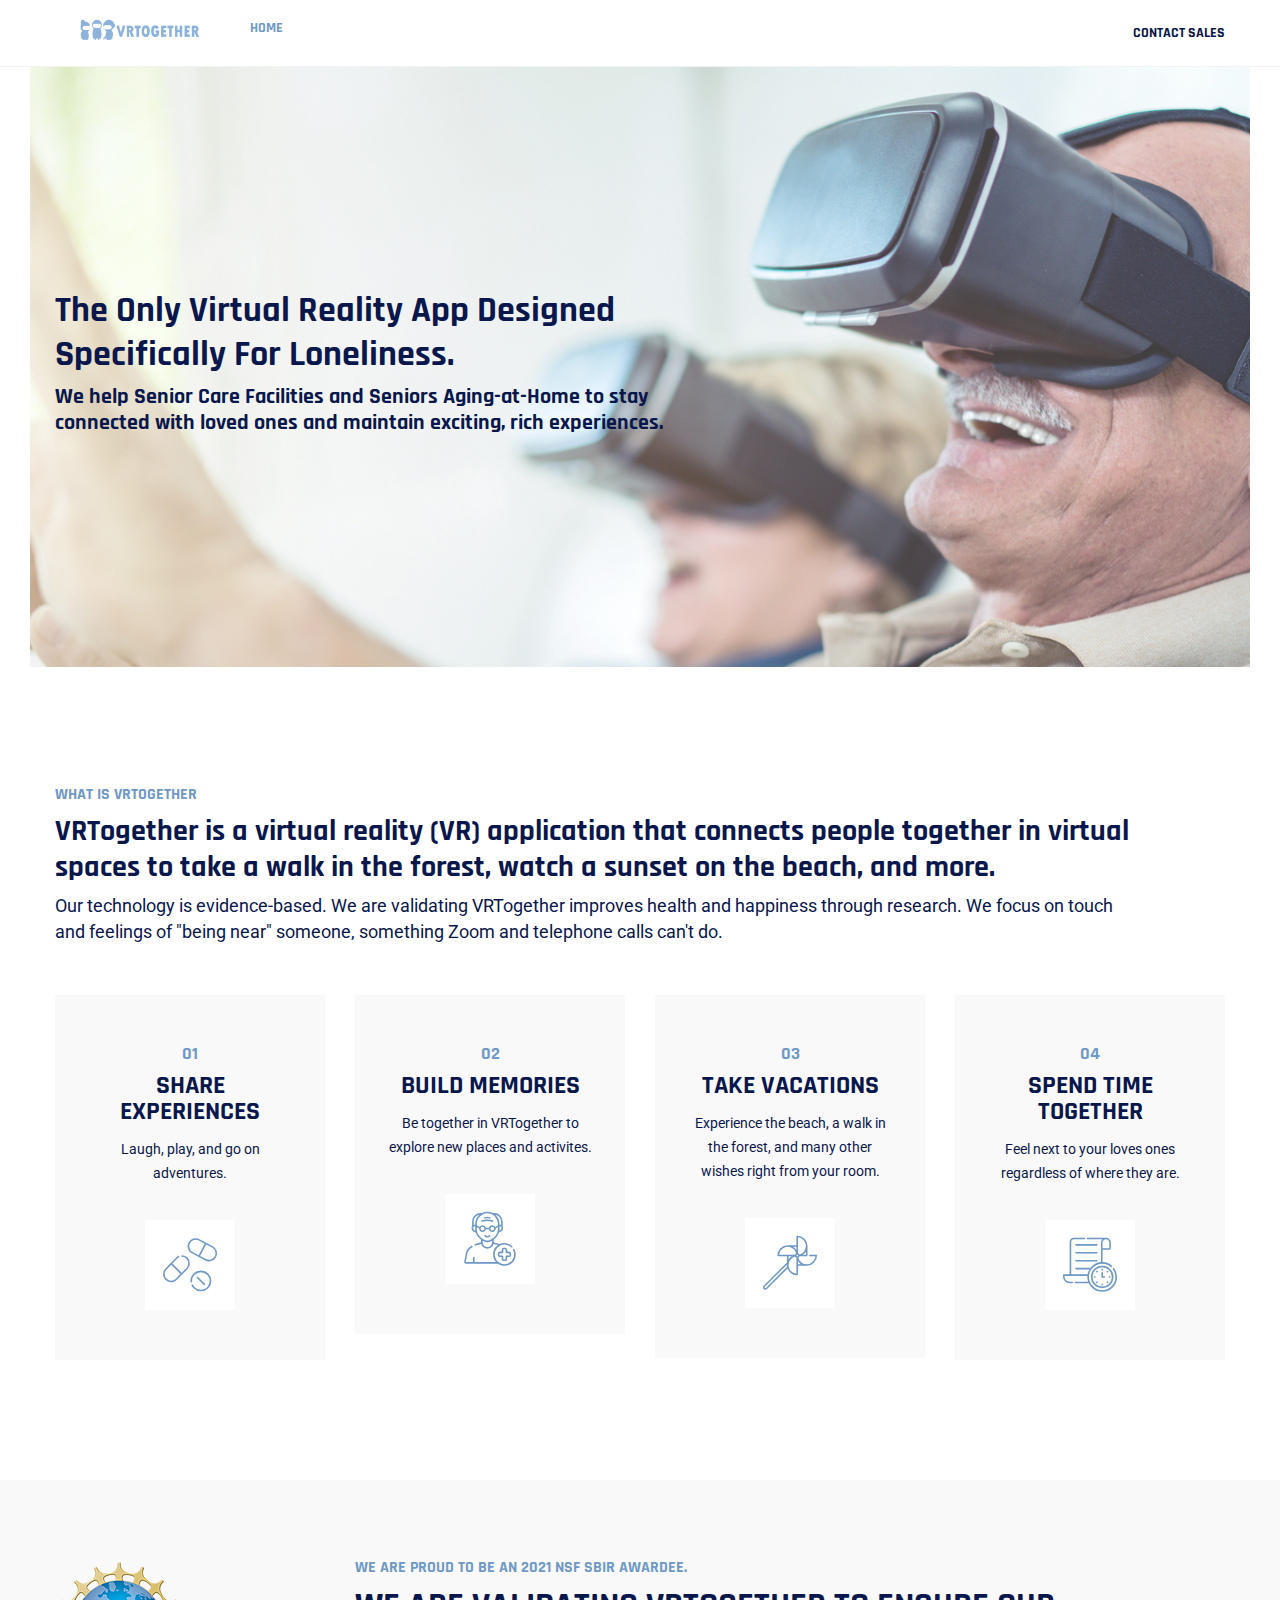
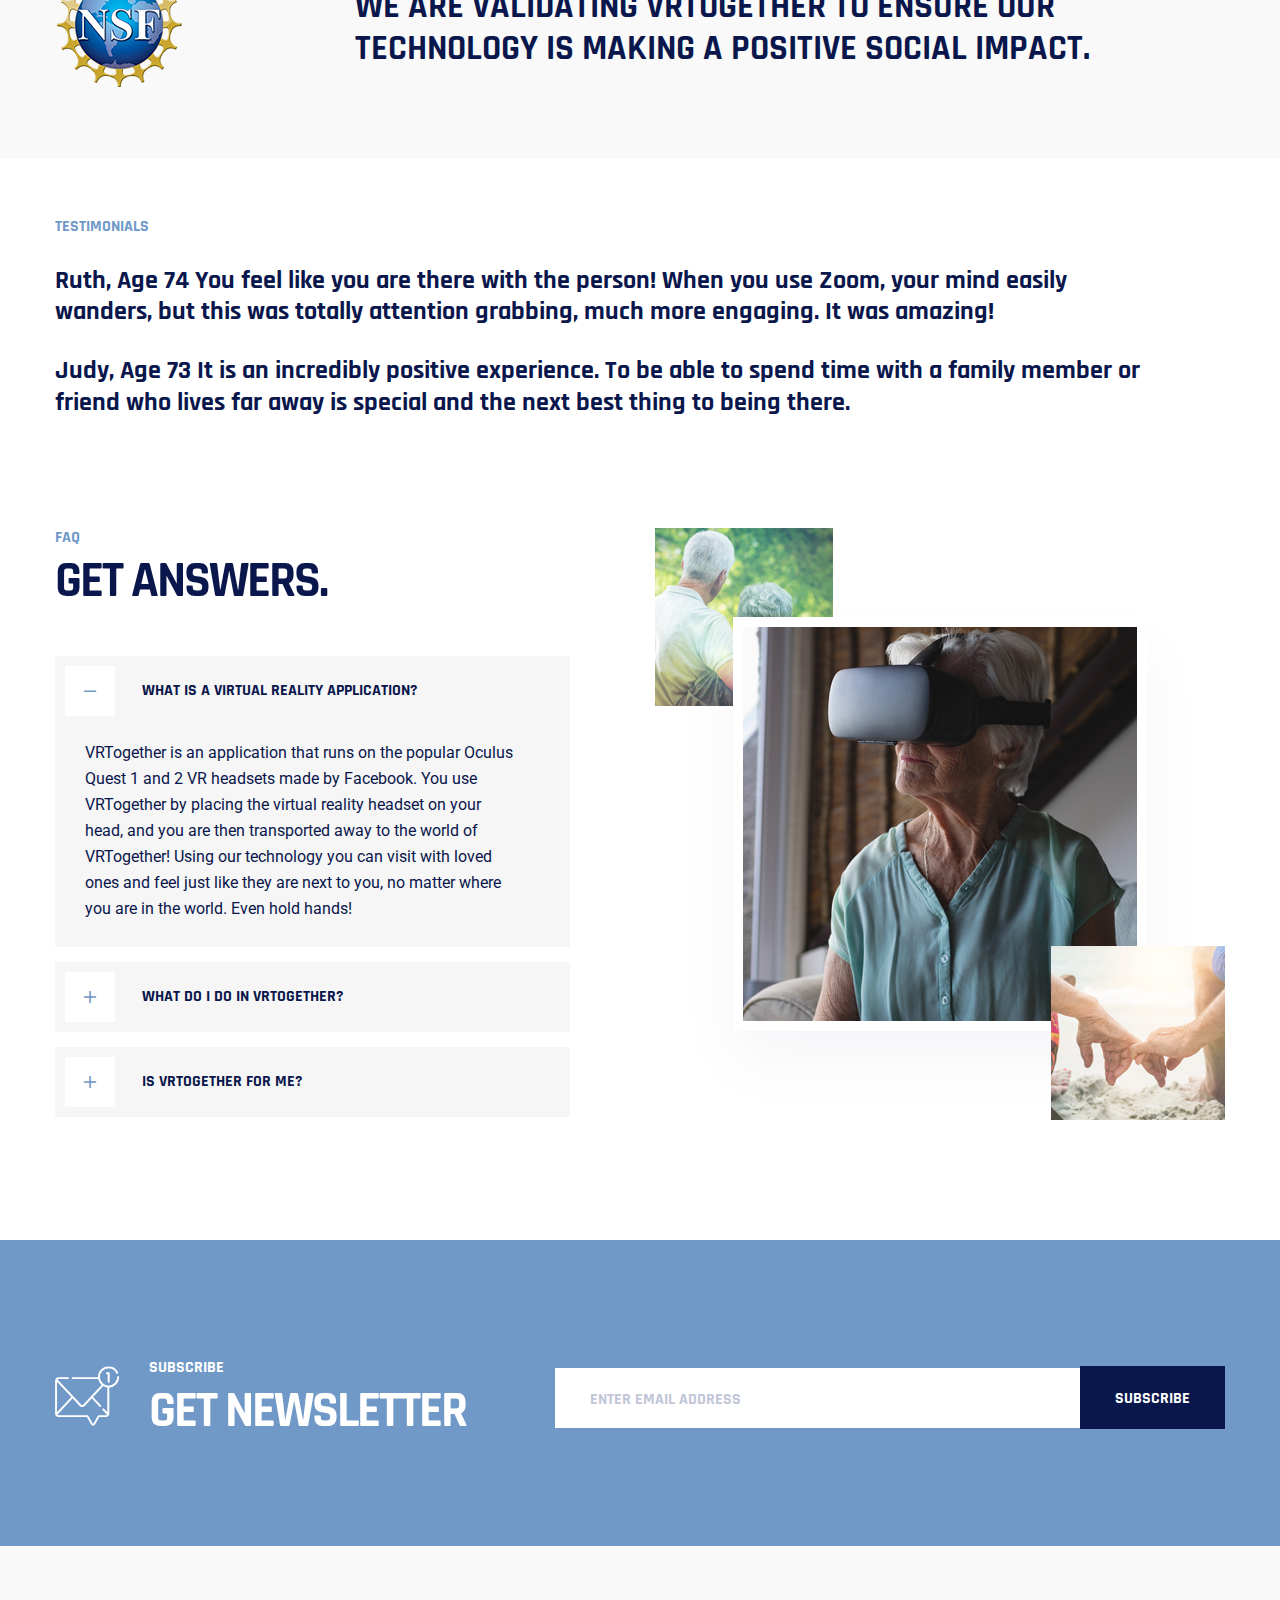
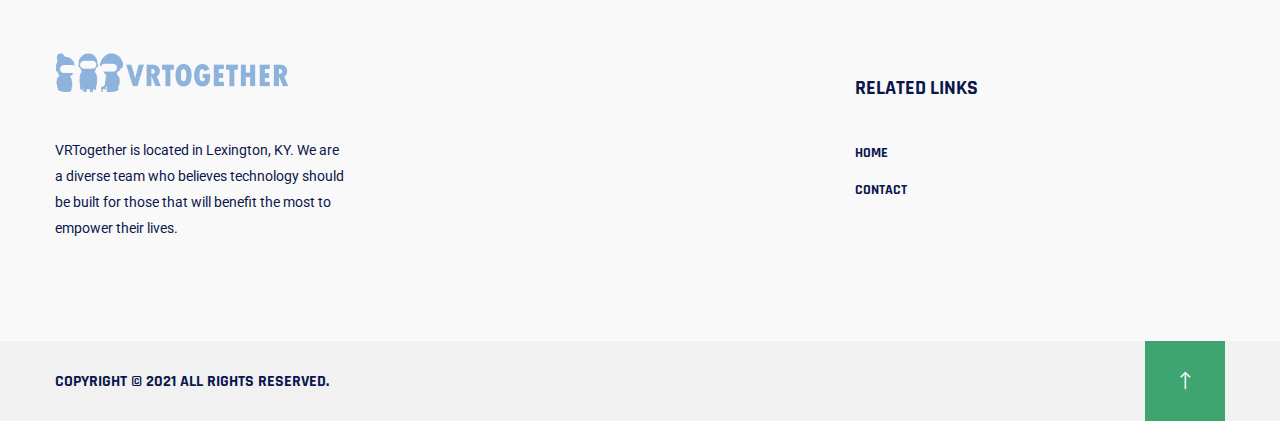
==== commit 8d9e0182: "removed about before merging into master as page is not finished" ====
--- a/index.html
+++ b/index.html
@@ -3,7 +3,7 @@
     <head>
         <meta charset="utf-8">
         <meta http-equiv="x-ua-compatible" content="ie=edge">
-        <title>Wellpress - Senior Care HTML5 Template</title>
+        <title>VRTogether</title>
         <meta name="description" content="">
         <meta name="viewport" content="width=device-width, initial-scale=1">
 
@@ -59,7 +59,7 @@
                                                 </div>
                                             </li>
                                             <li class="active"><a href="index.html">Home</a></li>
-                                            <li><a href="about-us.html">about</a></li>
+                                            <!--<li><a href="about-us.html">about</a></li>-->
                                             <!--<li class="dropdown"><a href="#">pages</a>
                                                 <ul class="submenu">
                                                     <li><a href="team.html">Our Team</a></li>
